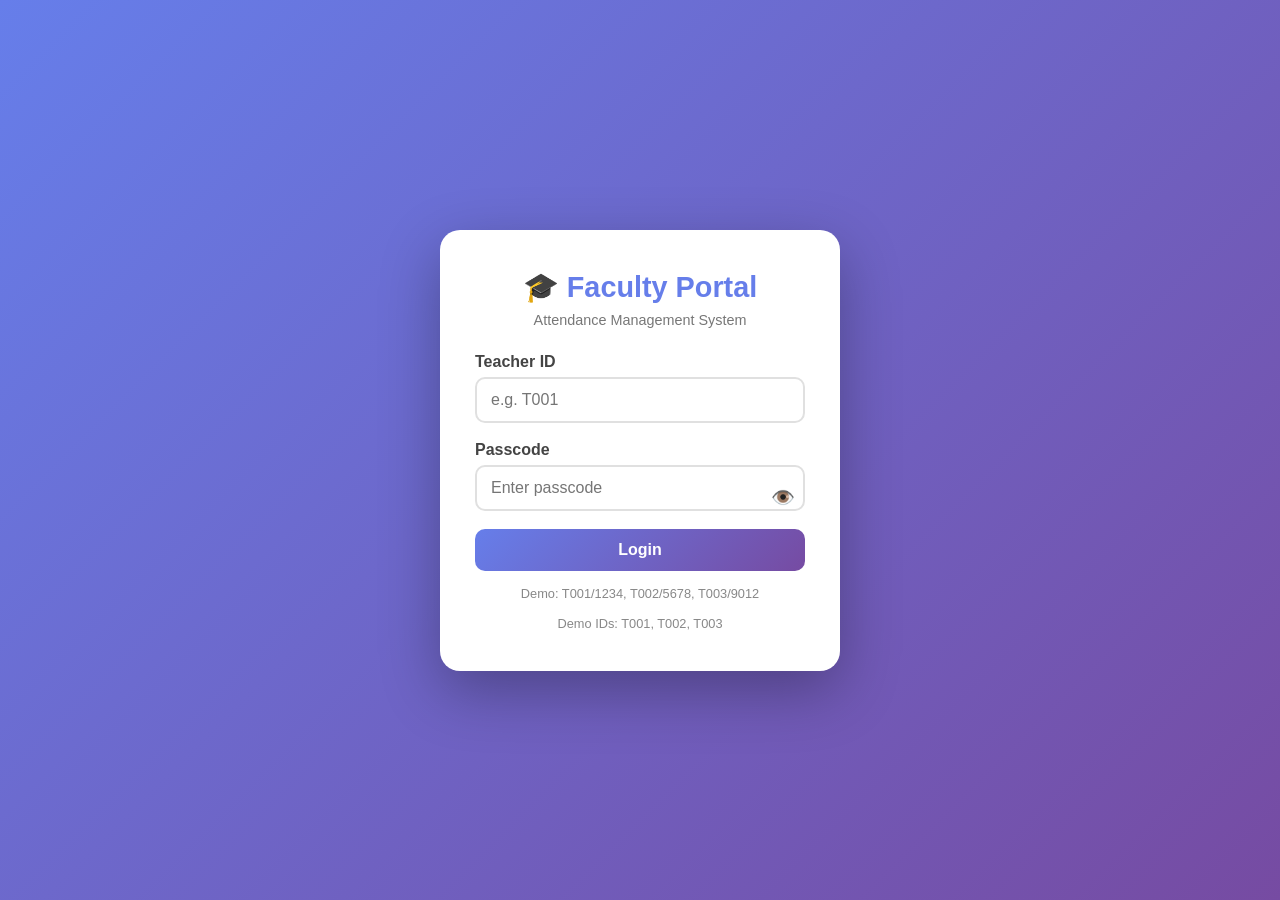
==== faculty-login.html @ 117953b9 "Update faculty-login.html" ====
<!DOCTYPE html>
<html lang="en">
<head>
<meta charset="UTF-8" />
<meta name="viewport" content="width=device-width, initial-scale=1.0"/>
<title>Faculty Attendance Management System</title>
<style>
  * { margin: 0; padding: 0; box-sizing: border-box; font-family: 'Segoe UI', Tahoma, sans-serif; }
  body {
    background: linear-gradient(135deg, #667eea 0%, #764ba2 100%);
    min-height: 100vh;
    color: #333;
  }
  /* ---------- LOGIN ---------- */
  .login-wrapper {
    min-height: 100vh;
    display: flex;
    align-items: center;
    justify-content: center;
    padding: 20px;
  }
  .login-card {
    background: #fff;
    padding: 40px 35px;
    border-radius: 20px;
    box-shadow: 0 20px 60px rgba(0,0,0,0.3);
    width: 100%;
    max-width: 400px;
    animation: slideUp 0.6s ease;
  }
  .login-card h1 {
    text-align: center;
    color: #667eea;
    margin-bottom: 8px;
    font-size: 1.8rem;
  }
  .login-card p.sub {
    text-align: center;
    color: #777;
    margin-bottom: 25px;
    font-size: 0.9rem;
  }
  .login-card label {
    display: block;
    margin-bottom: 6px;
    font-weight: 600;
    color: #444;
  }
  .login-card input {
    width: 100%;
    padding: 12px 14px;
    border: 2px solid #e0e0e0;
    border-radius: 10px;
    font-size: 1rem;
    transition: 0.3s;
    margin-bottom: 18px;
  }
  .login-card input:focus {
    outline: none;
    border-color: #667eea;
    box-shadow: 0 0 0 3px rgba(102,126,234,0.2);
  }
  .btn {
    width: 100%;
    padding: 12px;
    border: none;
    border-radius: 10px;
    background: linear-gradient(135deg, #667eea, #764ba2);
    color: #fff;
    font-size: 1rem;
    font-weight: 600;
    cursor: pointer;
    transition: 0.3s;
  }
  .btn:hover { transform: translateY(-2px); box-shadow: 0 8px 20px rgba(102,126,234,0.4); }
  .error { color: #e74c3c; text-align: center; margin-top: 10px; font-size: 0.9rem; }
  .hint {
    text-align: center;
    margin-top: 15px;
    font-size: 0.8rem;
    color: #888;
  }

  /* ---------- APP LAYOUT ---------- */
  .app { display: none; min-height: 100vh; }
  .app.active { display: flex; }
  .sidebar {
    width: 250px;
    background: linear-gradient(180deg, #2c3e50, #1a252f);
    color: #fff;
    padding: 20px 0;
    position: fixed;
    height: 100vh;
    overflow-y: auto;
    transition: 0.3s;
    z-index: 100;
  }
  .sidebar .logo {
    padding: 0 20px 20px;
    border-bottom: 1px solid rgba(255,255,255,0.1);
    margin-bottom: 20px;
  }
  .sidebar .logo h2 { font-size: 1.2rem; color: #fff; }
  .sidebar .logo small { color: #aaa; font-size: 0.75rem; }
  .sidebar nav a {
    display: flex;
    align-items: center;
    gap: 12px;
    padding: 14px 20px;
    color: #ddd;
    text-decoration: none;
    transition: 0.3s;
    border-left: 3px solid transparent;
    cursor: pointer;
  }
  .sidebar nav a:hover, .sidebar nav a.active {
    background: rgba(255,255,255,0.08);
    color: #fff;
    border-left-color: #667eea;
  }
  .sidebar nav a .icon { font-size: 1.1rem; }

  .main {
    margin-left: 250px;
    padding: 30px;
    flex: 1;
    min-height: 100vh;
    background: #f4f6fb;
  }
  .topbar {
    display: flex;
    justify-content: space-between;
    align-items: center;
    margin-bottom: 25px;
    background: #fff;
    padding: 15px 20px;
    border-radius: 12px;
    box-shadow: 0 2px 10px rgba(0,0,0,0.05);
  }
  .topbar h2 { color: #2c3e50; font-size: 1.3rem; }
  .menu-toggle {
    display: none;
    background: none;
    border: none;
    font-size: 1.5rem;
    cursor: pointer;
    color: #2c3e50;
  }

  /* ---------- PAGES ---------- */
  .page { display: none; animation: fadeIn 0.4s ease; }
  .page.active { display: block; }

  .card {
    background: #fff;
    padding: 25px;
    border-radius: 15px;
    box-shadow: 0 4px 15px rgba(0,0,0,0.05);
    margin-bottom: 20px;
    transition: 0.3s;
  }
  .card:hover { box-shadow: 0 8px 25px rgba(0,0,0,0.08); }
  .card h3 { color: #2c3e50; margin-bottom: 15px; }

  .info-grid {
    display: grid;
    grid-template-columns: repeat(auto-fit, minmax(200px, 1fr));
    gap: 15px;
    margin-bottom: 20px;
  }
  .info-box {
    background: linear-gradient(135deg, #667eea, #764ba2);
    color: #fff;
    padding: 20px;
    border-radius: 12px;
    text-align: center;
  }
  .info-box.alt1 { background: linear-gradient(135deg, #f093fb, #f5576c); }
  .info-box.alt2 { background: linear-gradient(135deg, #4facfe, #00f2fe); }
  .info-box.alt3 { background: linear-gradient(135deg, #43e97b, #38f9d7); }
  .info-box .label { font-size: 0.8rem; opacity: 0.9; text-transform: uppercase; letter-spacing: 1px; }
  .info-box .value { font-size: 1.3rem; font-weight: 700; margin-top: 5px; }

  /* ---------- TIMETABLE ---------- */
  table {
    width: 100%;
    border-collapse: collapse;
    margin-top: 10px;
  }
  th, td {
    padding: 12px;
    text-align: left;
    border-bottom: 1px solid #eee;
  }
  th { background: #f8f9fc; color: #555; font-weight: 600; }
  tr.current-row {
    background: linear-gradient(90deg, rgba(102,126,234,0.15), rgba(118,75,162,0.15));
    font-weight: 600;
  }
  tr.current-row td:first-child::before {
    content: "▶ ";
    color: #667eea;
  }

  .current-class-banner {
    background: linear-gradient(135deg, #667eea, #764ba2);
    color: #fff;
    padding: 20px;
    border-radius: 12px;
    margin-bottom: 20px;
    display: flex;
    justify-content: space-between;
    align-items: center;
    flex-wrap: wrap;
    gap: 15px;
  }
  .current-class-banner .info h3 { font-size: 1.4rem; margin-bottom: 5px; }
  .current-class-banner .info p { opacity: 0.9; }
  .btn-mark {
    padding: 12px 25px;
    background: #fff;
    color: #667eea;
    border: none;
    border-radius: 10px;
    font-weight: 700;
    cursor: pointer;
    transition: 0.3s;
  }
  .btn-mark:hover { transform: scale(1.05); }

  .no-class {
    text-align: center;
    padding: 40px;
    color: #777;
  }

  /* ---------- ATTENDANCE ---------- */
  .attendance-code {
    background: #fff3cd;
    border-left: 4px solid #ffc107;
    padding: 12px 15px;
    border-radius: 8px;
    margin-bottom: 15px;
    font-weight: 600;
  }
  .attendance-code span { color: #e67e22; font-size: 1.1rem; }

  .select-all-row {
    display: flex;
    gap: 15px;
    margin-bottom: 15px;
    align-items: center;
    padding: 10px;
    background: #f8f9fc;
    border-radius: 8px;
  }
  .select-all-row label { cursor: pointer; font-weight: 600; color: #555; }

  .attendance-table input[type="checkbox"] {
    width: 18px;
    height: 18px;
    cursor: pointer;
    accent-color: #667eea;
  }

  .btn-save {
    margin-top: 20px;
    background: linear-gradient(135deg, #43e97b, #38f9d7);
  }

  /* ---------- SEARCH ---------- */
  .search-bar {
    display: grid;
    grid-template-columns: repeat(auto-fit, minmax(180px, 1fr));
    gap: 12px;
    margin-bottom: 20px;
  }
  .search-bar input, .search-bar select {
    padding: 10px 12px;
    border: 2px solid #e0e0e0;
    border-radius: 8px;
    font-size: 0.95rem;
  }
  .search-bar input:focus, .search-bar select:focus {
    outline: none;
    border-color: #667eea;
  }

  .record-card {
    background: #fff;
    border-left: 4px solid #667eea;
    padding: 15px 20px;
    border-radius: 10px;
    margin-bottom: 12px;
    box-shadow: 0 2px 8px rgba(0,0,0,0.05);
    transition: 0.3s;
  }
  .record-card:hover { transform: translateX(5px); }
  .record-card h4 { color: #2c3e50; margin-bottom: 6px; }
  .record-card p { color: #666; font-size: 0.9rem; margin: 3px 0; }
  .badge {
    display: inline-block;
    padding: 3px 10px;
    border-radius: 20px;
    font-size: 0.75rem;
    font-weight: 600;
    margin-right: 5px;
  }
  .badge.present { background: #d4edda; color: #155724; }
  .badge.absent { background: #f8d7da; color: #721c24; }
  .badge.code { background: #fff3cd; color: #856404; }

  /* ---------- ANIMATIONS ---------- */
  @keyframes slideUp {
    from { opacity: 0; transform: translateY(30px); }
    to { opacity: 1; transform: translateY(0); }
  }
  @keyframes fadeIn {
    from { opacity: 0; }
    to { opacity: 1; }
  }

  /* ---------- RESPONSIVE ---------- */
  @media (max-width: 768px) {
    .sidebar {
      transform: translateX(-100%);
    }
    .sidebar.open { transform: translateX(0); }
    .main { margin-left: 0; padding: 15px; }
    .menu-toggle { display: block; }
    .topbar h2 { font-size: 1.1rem; }
  }

  .overlay {
    display: none;
    position: fixed;
    inset: 0;
    background: rgba(0,0,0,0.5);
    z-index: 99;
  }
  .overlay.active { display: block; }
</style>
</head>
<body>

<!-- ============ LOGIN ============ -->
<div id="loginPage" class="login-wrapper">
  <div class="login-card">
    <h1>🎓 Faculty Portal</h1>
    <p class="sub">Attendance Management System</p>
    <form id="loginForm">
  <label for="teacherId">Teacher ID</label>
  <input type="text" id="teacherId" placeholder="e.g. T001" required />
  
  <label for="passcode">Passcode</label>
<div style="position:relative;">
  <input type="password" id="passcode" placeholder="Enter passcode" required style="width:100%;padding-right:40px;" />
  <button type="button" id="togglePass" style="position:absolute;right:10px;top:50%;transform:translateY(-50%);background:none;border:none;cursor:pointer;font-size:1.2rem;">👁️</button>
</div>
  <button type="submit" class="btn">Login</button>
  <p id="loginError" class="error"></p>
</form>
<p class="hint">Demo: T001/1234, T002/5678, T003/9012</p>
    <p class="hint">Demo IDs: T001, T002, T003</p>
  </div>
</div>

<!-- ============ APP ============ -->
<div id="app" class="app">
  <div id="overlay" class="overlay"></div>

  <aside class="sidebar" id="sidebar">
    <div class="logo">
      <h2>📚 Faculty AMS</h2>
      <small>Attendance System</small>
    </div>
    <nav>
      <a data-page="dashboard" class="active"><span class="icon">🏠</span> Dashboard</a>
      <a data-page="classes"><span class="icon">📅</span> My Classes</a>
      <a data-page="mark"><span class="icon">✅</span> Mark Attendance</a>
      <a data-page="history"><span class="icon">📂</span> Attendance History</a>
      <a id="logoutBtn"><span class="icon">🚪</span> Logout</a>
    </nav>
  </aside>

  <main class="main">
    <div class="topbar">
      <button class="menu-toggle" id="menuToggle">☰</button>
      <h2 id="pageTitle">Dashboard</h2>
      <div id="topbarUser" style="font-size:0.9rem;color:#555;"></div>
    </div>

    <!-- DASHBOARD -->
    <section id="page-dashboard" class="page active">
      <div class="info-grid">
        <div class="info-box"><div class="label">Teacher Name</div><div class="value" id="dName">-</div></div>
        <div class="info-box alt1"><div class="label">Teacher ID</div><div class="value" id="dId">-</div></div>
        <div class="info-box alt2"><div class="label">Date</div><div class="value" id="dDate">-</div></div>
        <div class="info-box alt3"><div class="label">Time</div><div class="value" id="dTime">-</div></div>
      </div>

      <div class="card">
        <h3>📍 Current Class</h3>
        <div id="currentClassBox"></div>
      </div>

      <div class="card">
        <h3>📅 Today's Timetable</h3>
        <div style="overflow-x:auto;">
          <table id="timetable"></table>
        </div>
      </div>
    </section>

    <!-- MY CLASSES -->
    <section id="page-classes" class="page">
      <div class="card">
        <h3>📅 Full Weekly Timetable</h3>
        <div style="overflow-x:auto;">
          <table id="fullTimetable"></table>
        </div>
      </div>
    </section>

    <!-- MARK ATTENDANCE -->
    <section id="page-mark" class="page">
      <div class="card">
        <h3>✅ Mark Attendance</h3>
        <div id="markContent">
          <p style="color:#777;">Please select a class from the Dashboard or choose below:</p>
          <select id="classSelect" style="padding:10px;border-radius:8px;border:2px solid #e0e0e0;margin-top:10px;width:100%;max-width:400px;">
            <option value="">-- Select Class --</option>
          </select>
        </div>
      </div>
    </section>

    <!-- HISTORY -->
   <!-- HISTORY -->
    <!-- Add this inside the History page card, above the search bar -->
<button class="btn" style="width:auto;padding:10px 20px;background:#e74c3c;margin-bottom:15px;" onclick="debugRecords()">
  🔍 Debug: Show All Records
</button>
<section id="page-history" class="page">
  <div class="card">
    <h3>📂 Attendance History</h3>
    
    <!-- NEW: Management Buttons -->
    <div style="display:flex;gap:10px;margin-bottom:20px;flex-wrap:wrap;">
      <button class="btn" style="width:auto;padding:10px 20px;background:linear-gradient(135deg,#4facfe,#00f2fe);" onclick="exportToCSV()">📥 Export to CSV</button>
      <button class="btn" style="width:auto;padding:10px 20px;background:linear-gradient(135deg,#f093fb,#f5576c);" onclick="viewRawData()">🔍 View Raw Data</button>
      <button class="btn" style="width:auto;padding:10px 20px;background:linear-gradient(135deg,#eb3349,#f45c43);" onclick="clearAllRecords()">🗑️ Clear All Records</button>
    </div>
    
    <div class="search-bar">
      <input type="date" id="searchDate" />
      <select id="searchClass">
        <option value="">All Classes</option>
      </select>
      <select id="searchSubject">
        <option value="">All Subjects</option>
      </select>
    </div>
    <div id="historyList"></div>
  </div>
</section>
<script>
/* ============ DATA ============ */
const teachers = [
  { id: "T001", name: "DR.S.MALATHI",   department: "Computer Science", password: "T001" },
  { id: "T002", name: "DR.A.JOSHI", department: "Mathematics", password: "T002" },
  { id: "T003", name: "DR.T.KALAICHELVI",    department: "Physics",          password: "T003" },
  { id: "T004", name: "DR.K.JAYASHREE",    department: "Physics",          password: "T004" },
  { id: "T005", name: "DR.S.CHAKARAVARTHI",    department: "Physics",          password: "T005" },
  { id: "T006", name: "DR.W.GRACYTHERESA",    department: "Physics",          password: "T006" },
  { id: "T007", name: "DR.N.R.RAM MOHAN",    department: "Physics",          password: "T007" },
  { id: "T008", name: "DR.N.SIVAKUMAR",    department: "Physics",          password: "T008" },
  { id: "T009", name: "DR.C.GNANAPRAKASAM",    department: "Physics",          password: "T009" },
  { id: "T0010", name: "DR.C. BHARANIDHARAN",    department: "Physics",          password: "T0010" },
  { id: "T0011", name: "DR.M.SMAHARAJAN",    department: "Physics",          password: "T0011" },
  { id: "T0012", name: "DR.E.BHUVANESWARI",    department: "Physics",          password: "T0012" },
  { id: "T0013", name: "DR.T.VEERAMANI",    department: "Physics",          password: "T0013" },
  { id: "T0014", name: "DR.S.LEELAVATHY",    department: "Physics",          password: "T0014" },
  { id: "T0015", name: "MRS.S.VIMALA",    department: "Physics",          password: "T0015" },
  { id: "T0016", name: "DR.C.VIVEK",    department: "Physics",          password: "T0016" },
  { id: "T0017", name: "DR.T.SELVABANUPRIYA",    department: "Physics",          password: "T0017" },
  { id: "T0018", name: "DR.V.MAHAVAISHNAVI",    department: "Physics",          password: "T0018" },
  { id: "T0019", name: "DR.M.VIDHYASREE",    department: "Physics",          password: "T0019" },
  { id: "T0020", name: "DR.T.DR.DS.SHAJI",    department: "Physics",          password: "T0020" },
  { id: "T0021", name: "MR.M. SADHASIVAM",    department: "Physics",          password: "T0021" },
  { id: "T0022", name: "MRS.T.KAVITHA",    department: "Physics",          password: "T0022" },
  { id: "T0023", name: "DR.S.SRINIDHI",    department: "Physics",          password: "T0023" },
  { id: "T0024", name: "DR.V.RATHINAPRIYA",    department: "Physics",          password: "T0024" },
  { id: "T0025", name: "DR.S.RAVEENA",    department: "Physics",          password: "T0025" },
  { id: "T0026", name: "MRS.R.PRIYA",    department: "Physics",          password: "T0026" },
  { id: "T0027", name: "MRS.A.BABISHA",    department: "Physics",          password: "T0027" },
  {id: "T0028", name: "MRS.C M HILDA JERLIN",    department: "Physics",          password: "T0028" },
  { id: "T0029", name: "MRS.B.BALA ABIRAMI",    department: "Physics",          password: "T0029" },
  { id: "T0030", name: "MR.M.VETRISELVAN",    department: "Physics",          password: "T0030" },
  { id: "T0031", name: "MRS.R.VIDHYAMUTHULAKSHMI",    department: "Physics",          password: "T0031" },
  { id: "T0032", name: "MRS.V REKHA",    department: "Physics",          password: "T0032" },
  { id: "T0033", name: "MRS.S.SWATHI",    department: "Physics",          password: "T0033" },
  { id: "T0034", name: "MRS.J.ANITHA",    department: "Physics",          password: "T0034" },
  { id: "T0035", name: "MRS.C.GOMATHI",    department: "Physics",          password: "T0035" },
  { id: "T0036", name: "MR.P.KALIAPPAN",    department: "Physics",          password: "T00136" },
  { id: "T0037", name: "MRS.P.MISBA MARY BAI",    department: "Physics",          password: "T0037" },
  { id: "T0038", name: "DR.S.SRINIDHI",    department: "Physics",          password: "T00" },

];  

const timetable = [
  // Monday
  { day: "Monday",    time: "09:00-10:00", class: "CS-A", subject: "Data Structures",  teacherId: "T002" },
  { day: "Monday",    time: "10:00-11:00", class: "CS-B", subject: "Algorithms",       teacherId: "T001" },
  { day: "Monday",    time: "11:30-12:30", class: "CS-A", subject: "DBMS",             teacherId: "T001" },
  { day: "Monday",    time: "14:00-15:00", class: "CS-B", subject: "OS",               teacherId: "T001" },
  // Tuesday
  { day: "Tuesday",   time: "09:00-10:00", class: "CS-B", subject: "Data Structures",  teacherId: "T001" },
  { day: "Tuesday",   time: "10:00-11:00", class: "CS-A", subject: "Algorithms",       teacherId: "T001" },
  { day: "Tuesday",   time: "11:30-12:30", class: "CS-C", subject: "DBMS",             teacherId: "T001" },
  { day: "Tuesday",   time: "14:00-15:00", class: "CS-B", subject: "OS",               teacherId: "T001" },
  // Wednesday
  { day: "Wednesday", time: "09:00-10:00", class: "CS-A", subject: "Data Structures",  teacherId: "T001" },
  { day: "Wednesday", time: "10:00-11:00", class: "CS-C", subject: "Algorithms",       teacherId: "T001" },
  // Thursday
  { day: "Thursday",  time: "09:00-10:00", class: "CS-B", subject: "DBMS",             teacherId: "T001" },
  { day: "Thursday",  time: "10:00-11:00", class: "CS-A", subject: "OS",               teacherId: "T001" },
  { day: "Thursday",  time: "11:30-12:30", class: "CS-C", subject: "Data Structures",  teacherId: "T001" },
  // Friday
  { day: "Friday",    time: "09:00-10:00", class: "CS-A", subject: "Algorithms",       teacherId: "T001" },
  { day: "Friday",    time: "10:00-11:00", class: "CS-B", subject: "DBMS",             teacherId: "T001" },
  { day: "Friday",    time: "11:30-12:30", class: "CS-C", subject: "OS",               teacherId: "T001" },
  // Saturday
  { day: "Saturday",  time: "09:00-10:00", class: "CS-A", subject: "DBMS",             teacherId: "T001" },
  { day: "Saturday",  time: "10:00-11:00", class: "CS-B", subject: "Algorithms",       teacherId: "T001" },
];

const students = {
  "IV-A": [
    { roll: "2114242430022", name: "AKSHAYA G" },
    { roll: "2114242430045", name: "BENCY SANDRA M" },
    { roll: "2114242430086", name: "DHONA NANCY A" },
    { roll: "2114242430156", name: "HONEY BRITTNEY I" },
    { roll: "2114242430176", name: "JEEVAJOTHI K" },
    { roll: "2114242430190", name: "KANISHKA V" },
    { roll: "2114242430219", name: "KRITHIKA S" },
    { roll: "2114242430259", name: "MERCY.M" }
    { roll: "2114242430287", name: "S.NABEEHA" },
    { roll: "2114242430326", name: "PRAKIMA M" },
    { roll: "2114242430358", name: "RENITTA J" },
    { roll: "2114242430382", name: "SANJANA C" },
    { roll: "2114242430436", name: "SWASTHIKA S" },
    { roll: "2114242430449", name: "THAMIZHSELVI A S" },
    { roll: "2114242430484", name: "VISHALI A" }
    { roll: "2114242430504", name: "YUVATHI V" },
    { roll: "2114242430001", name: "Qasim Khan" },
    { roll: "2114242430018", name: "AJITH KUMAR P" },
    { roll: "2114242430037", name: "ARUN NAGARAJ G" },
    { roll: "2114242430052", name: "CHARISH C" },
    { roll: "2114242430062", name: "DEEPAN M" },
    { roll: "2114242430083", name: "DHAYANITHI J" },
    { roll: "2114242430108", name: "GAUTHAMKUMAR U" },
    { roll: "2114242430129", name: "HARI PREETH S K" },
    { roll: "2114242430148", name: "HARSITH J" },
    { roll: "2114242430183", name: "JOE PRINCE A" },
    { roll: "2114242430294", name: "NAVEENKUMAR S" },
    { roll: "2114242430154", name: "HEMANTHRAJAN T K" },
    { roll: "2114242430135", name: "HARIKIRAN A" },
    { roll: "2114242430123", name: "HAARISH RAGAVENDER " },
    { roll: "2114242430099", name: "ESAKKI SURYA E" },
    { roll: "2114242430070", name: "DHANUSH M" },
    { roll: "2114242430378", name: "SAMUEL A" },
    { roll: "2114242430346", name: "RAJANBALAJI R" },
    { roll: "2114242430417", name: "SOMINENI SAI KRISHNA" },
    { roll: "2114242430414", name: "SIVAMURUGAN P" },
    { roll: "2114242430444", name: "TARUN PADMANABHAN" },
    { roll: "2114242430483", name: "VISHAL M" },
    { roll: "A01", name: "Aarav Singh" },
  ]
 };

/* ============ STATE ============ */
let currentUser = null;
let currentAttendance = null; // { class, subject, time, code }

/* ============ HELPERS ============ */
const $ = id => document.getElementById(id);
const days = ["Sunday","Monday","Tuesday","Wednesday","Thursday","Friday","Saturday"];

function formatDate(d) {
  return d.toLocaleDateString('en-US', { weekday:'long', year:'numeric', month:'short', day:'numeric' });
}
function formatTime(d) {
  return d.toLocaleTimeString('en-US', { hour:'2-digit', minute:'2-digit', second:'2-digit' });
}
function hhmm(d) {
  return d.toTimeString().slice(0,5);
}
function timeToMin(t) {
  const [h,m] = t.split(':').map(Number);
  return h*60 + m;
}
function generateCode() {
  return "ATT-" + Math.floor(1000 + Math.random()*9000);
}

/* ============ LOGIN ============ */
$("loginForm").addEventListener("submit", e => {
  e.preventDefault();
  const id = $("teacherId").value.trim().toUpperCase();
  const pass = $("passcode").value;
  
  const teacher = teachers.find(t => t.id === id);
  
  if (!teacher) {
    $("loginError").textContent = "❌ Invalid Teacher ID.";
    return;
  }
  if (teacher.password !== pass) {
    $("loginError").textContent = "❌ Incorrect passcode.";
    return;
  }
  
  currentUser = teacher;
  $("loginPage").style.display = "none";
  $("app").classList.add("active");
  $("topbarUser").textContent = `👤 ${teacher.name}`;
  initDashboard();
});
$("logoutBtn").addEventListener("click", () => {
  currentUser = null;
  $("app").classList.remove("active");
  $("loginPage").style.display = "flex";
  $("teacherId").value = "";
  $("passcode").value = "";       // ← Add this line
  $("loginError").textContent = "";
});

/* ============ NAVIGATION ============ */
document.querySelectorAll(".sidebar nav a[data-page]").forEach(a => {
  a.addEventListener("click", () => {
    document.querySelectorAll(".sidebar nav a").forEach(x => x.classList.remove("active"));
    a.classList.add("active");
    const page = a.dataset.page;
    document.querySelectorAll(".page").forEach(p => p.classList.remove("active"));
    $("page-" + page).classList.add("active");
    $("pageTitle").textContent = a.textContent.trim();
    if (page === "history") renderHistory();
    if (page === "classes") renderFullTimetable();
    if (page === "mark") populateClassSelect();
    closeSidebar();
  });
});

/* ============ SIDEBAR MOBILE ============ */
$("menuToggle").addEventListener("click", () => {
  $("sidebar").classList.toggle("open");
  $("overlay").classList.toggle("active");
});
$("overlay").addEventListener("click", closeSidebar);
function closeSidebar() {
  $("sidebar").classList.remove("open");
  $("overlay").classList.remove("active");
}

/* ============ DASHBOARD ============ */
function initDashboard() {
  $("dName").textContent = currentUser.name;
  $("dId").textContent = currentUser.id;
  updateClock();
  setInterval(updateClock, 1000);
  renderTimetable();
}

function updateClock() {
  const now = new Date();
  $("dDate").textContent = formatDate(now);
  $("dTime").textContent = formatTime(now);
  renderCurrentClass();
}

function getTodayClasses() {
  const today = days[new Date().getDay()];
  return timetable
    .filter(t => t.day === today && t.teacherId === currentUser.id)
    .sort((a,b) => timeToMin(a.time.split('-')[0]) - timeToMin(b.time.split('-')[0]));
}

function getCurrentClass() {
  const now = new Date();
  const nowMin = timeToMin(hhmm(now));
  const today = days[now.getDay()];
  return timetable.find(t => {
    if (t.day !== today || t.teacherId !== currentUser.id) return false;
    const [start, end] = t.time.split('-');
    return nowMin >= timeToMin(start) && nowMin < timeToMin(end);
  });
}

function renderTimetable() {
  const classes = getTodayClasses();
  const current = getCurrentClass();
  const tbl = $("timetable");
  if (classes.length === 0) {
    tbl.innerHTML = `<tr><td style="text-align:center;color:#999;padding:30px;">No classes scheduled today 🎉</td></tr>`;
    return;
  }
  let html = `<thead><tr><th>Time</th><th>Class</th><th>Subject</th></tr></thead><tbody>`;
  classes.forEach(c => {
    const isCurrent = current && c.time === current.time && c.class === current.class;
    html += `<tr class="${isCurrent ? 'current-row' : ''}">
      <td>${c.time}</td><td>${c.class}</td><td>${c.subject}</td></tr>`;
  });
  html += `</tbody>`;
  tbl.innerHTML = html;
}

function renderCurrentClass() {
  const c = getCurrentClass();
  const box = $("currentClassBox");
  if (!c) {
    box.innerHTML = `<div class="no-class">📭 No class is currently in session.<br><small>Check your timetable for upcoming classes.</small></div>`;
    return;
  }
  box.innerHTML = `
    <div class="current-class-banner">
      <div class="info">
        <h3>${c.class} — ${c.subject}</h3>
        <p>🕒 ${c.time} | 📅 ${c.day}</p>
      </div>
      <button class="btn-mark" onclick="startAttendance('${c.class}','${c.subject}','${c.time}')">✅ Mark Attendance</button>
    </div>`;
}

/* ============ FULL TIMETABLE ============ */
function renderFullTimetable() {
  const tbl = $("fullTimetable");
  const myClasses = timetable.filter(t => t.teacherId === currentUser.id);
  let html = `<thead><tr><th>Day</th><th>Time</th><th>Class</th><th>Subject</th></tr></thead><tbody>`;
  days.slice(1).forEach(day => {
    const dayClasses = myClasses.filter(t => t.day === day);
    if (dayClasses.length === 0) return;
    dayClasses.forEach((c,i) => {
      html += `<tr>${i===0?`<td rowspan="${dayClasses.length}" style="font-weight:600;vertical-align:top;">${day}</td>`:''}
        <td>${c.time}</td><td>${c.class}</td><td>${c.subject}</td></tr>`;
    });
  });
  html += `</tbody>`;
  tbl.innerHTML = html;
}

/* ============ MARK ATTENDANCE ============ */
function populateClassSelect() {
  const sel = $("classSelect");
  const classes = getTodayClasses();
  sel.innerHTML = `<option value="">-- Select Class --</option>`;
  classes.forEach(c => {
    sel.innerHTML += `<option value="${c.class}|${c.subject}|${c.time}">${c.time} • ${c.class} • ${c.subject}</option>`;
  });
  sel.onchange = () => {
    if (!sel.value) return;
    const [cls, sub, tm] = sel.value.split('|');
    startAttendance(cls, sub, tm);
  };
}

function startAttendance(cls, subject, time) {
  currentAttendance = { class: cls, subject, time, code: generateCode() };
  const list = students[cls] || [];
  const box = $("markContent");
  let html = `
    <div class="attendance-code">🔑 Attendance Code: <span>${currentAttendance.code}</span></div>
    <p style="margin-bottom:10px;"><strong>Class:</strong> ${cls} &nbsp;|&nbsp; <strong>Subject:</strong> ${subject} &nbsp;|&nbsp; <strong>Time:</strong> ${time}</p>
    <div class="select-all-row">
      <label><input type="checkbox" id="selectAllPresent" onchange="toggleAllPresent()"> Select All Present</label>
      <label><input type="checkbox" id="selectAllAbsent" onchange="toggleAllAbsent()"> Select All Absent</label>
    </div>
    <div style="overflow-x:auto;">
    <table class="attendance-table">
      <thead><tr><th>Roll No</th><th>Student Name</th><th>Present</th><th>Absent</th></tr></thead>
      <tbody>`;
  list.forEach(s => {
    html += `<tr>
      <td>${s.roll}</td>
      <td>${s.name}</td>
      <td><input type="checkbox" class="present" data-roll="${s.roll}" onchange="syncRow(this,'present')"></td>
      <td><input type="checkbox" class="absent"  data-roll="${s.roll}" onchange="syncRow(this,'absent')"></td>
    </tr>`;
  });
  html += `</tbody></table></div>
    <button class="btn btn-save" onclick="saveAttendance()">💾 Save Attendance</button>`;
  box.innerHTML = html;

  // switch to mark page
  document.querySelectorAll(".sidebar nav a").forEach(x => x.classList.remove("active"));
  document.querySelector('[data-page="mark"]').classList.add("active");
  document.querySelectorAll(".page").forEach(p => p.classList.remove("active"));
  $("page-mark").classList.add("active");
  $("pageTitle").textContent = "Mark Attendance";
}

function syncRow(cb, type) {
  const roll = cb.dataset.roll;
  const other = type === "present" ? "absent" : "present";
  const otherCb = document.querySelector(`.${other}[data-roll="${roll}"]`);
  if (cb.checked && otherCb) otherCb.checked = false;
}
function toggleAllPresent() {
  const all = $("selectAllPresent").checked;
  document.querySelectorAll(".present").forEach(c => c.checked = all);
  if (all) document.querySelectorAll(".absent").forEach(c => c.checked = false);
  $("selectAllAbsent").checked = false;
}
function toggleAllAbsent() {
  const all = $("selectAllAbsent").checked;
  document.querySelectorAll(".absent").forEach(c => c.checked = all);
  if (all) document.querySelectorAll(".present").forEach(c => c.checked = false);
  $("selectAllPresent").checked = false;
}

function saveAttendance() {
  if (!currentAttendance) return;
  const present = [...document.querySelectorAll(".present:checked")].map(c => c.dataset.roll);
  const absent  = [...document.querySelectorAll(".absent:checked")].map(c => c.dataset.roll);
  const record = {
    id: Date.now(),
    teacherId: currentUser.id,
    teacherName: currentUser.name,
    class: currentAttendance.class,
    subject: currentAttendance.subject,
    time: currentAttendance.time,
    code: currentAttendance.code,
    date: new Date().toISOString().slice(0,10),
    dateStr: formatDate(new Date()),
    present, absent,
    totalStudents: students[currentAttendance.class].length
  };
  const all = JSON.parse(localStorage.getItem("attendance") || "[]");
  all.push(record);
  localStorage.setItem("attendance", JSON.stringify(all));
  alert(`✅ Attendance saved!\nCode: ${record.code}\nPresent: ${present.length}/${record.totalStudents}`);
  currentAttendance = null;
  $("markContent").innerHTML = `<p style="color:#27ae60;font-weight:600;">✅ Attendance saved successfully.</p>`;
}

/* ============ HISTORY ============ */
function populateSearchFilters() {
  const all = JSON.parse(localStorage.getItem("attendance") || "[]");
  const classes = [...new Set(all.map(r => r.class))];
  const subjects = [...new Set(all.map(r => r.subject))];
  const clsSel = $("searchClass"), subSel = $("searchSubject");
  clsSel.innerHTML = `<option value="">All Classes</option>` + classes.map(c => `<option>${c}</option>`).join('');
  subSel.innerHTML = `<option value="">All Subjects</option>` + subjects.map(s => `<option>${s}</option>`).join('');
}

function renderHistory() {
  populateSearchFilters();
  const all = JSON.parse(localStorage.getItem("attendance") || "[]")
    .filter(r => r.teacherId === currentUser.id)
    .sort((a,b) => b.id - a.id);
  const date = $("searchDate").value;
  const cls  = $("searchClass").value;
  const sub  = $("searchSubject").value;
  const filtered = all.filter(r =>
    (!date || r.date === date) &&
    (!cls  || r.class === cls) &&
    (!sub  || r.subject === sub)
  );
  const box = $("historyList");
  if (filtered.length === 0) {
    box.innerHTML = `<p style="text-align:center;color:#999;padding:30px;">No records found 📭</p>`;
    return;
  }
  box.innerHTML = filtered.map(r => `
    <div class="record-card">
      <h4>${r.class} — ${r.subject}</h4>
      <p>📅 ${r.dateStr} &nbsp;|&nbsp; 🕒 ${r.time}</p>
      <p><span class="badge code">${r.code}</span>
         <span class="badge present">Present: ${r.present.length}</span>
         <span class="badge absent">Absent: ${r.absent.length}</span>
         <span class="badge" style="background:#e2e3e5;color:#383d41;">Total: ${r.totalStudents}</span></p>
    </div>`).join('');
}

["searchDate","searchClass","searchSubject"].forEach(id => {
  $(id).addEventListener("change", renderHistory);
});
$("togglePass").addEventListener("click", () => {
  const input = $("passcode");
  if (input.type === "password") {
    input.type = "text";
    $("togglePass").textContent = "🙈";
  } else {
    input.type = "password";
    $("togglePass").textContent = "🙈";
  }
});
/* ============ LOCAL STORAGE MANAGEMENT ============ */

// 1. EXPORT TO CSV (Download as Excel file)
function exportToCSV() {
  const all = JSON.parse(localStorage.getItem("attendance") || "[]")
    .filter(r => r.teacherId === currentUser.id);
  
  if (all.length === 0) {
    alert("⚠️ No records to export!");
    return;
  }
  
  // Build CSV content
  let csv = "Date,Time,Class,Subject,Attendance Code,Total Students,Present,Absent,Student Roll Numbers (Present),Student Roll Numbers (Absent)\n";
  
  all.forEach(r => {
    csv += `"${r.dateStr}","${r.time}","${r.class}","${r.subject}","${r.code}",${r.totalStudents},${r.present.length},${r.absent.length},"${r.present.join('; ')}","${r.absent.join('; ')}"\n`;
  });
  
  // Create download link
  const blob = new Blob([csv], { type: 'text/csv;charset=utf-8;' });
  const link = document.createElement("a");
  const url = URL.createObjectURL(blob);
  link.setAttribute("href", url);
  link.setAttribute("download", `Attendance_${currentUser.id}_${new Date().toISOString().slice(0,10)}.csv`);
  link.style.visibility = 'hidden';
  document.body.appendChild(link);
  link.click();
  document.body.removeChild(link);
  
  alert(`✅ Exported ${all.length} records to CSV!`);
}

// 2. VIEW RAW DATA (Show in a popup)
function viewRawData() {
  const all = JSON.parse(localStorage.getItem("attendance") || "[]")
    .filter(r => r.teacherId === currentUser.id);
  
  if (all.length === 0) {
    alert("📭 No records stored yet!");
    return;
  }
  
  // Create a modal to display the data
  const modal = document.createElement("div");
  modal.style.cssText = "position:fixed;top:0;left:0;width:100%;height:100%;background:rgba(0,0,0,0.7);z-index:9999;display:flex;align-items:center;justify-content:center;padding:20px;";
  
  modal.innerHTML = `
    <div style="background:#fff;border-radius:15px;padding:25px;max-width:90%;max-height:80vh;overflow:auto;width:800px;">
      <div style="display:flex;justify-content:space-between;align-items:center;margin-bottom:15px;">
        <h3 style="color:#2c3e50;">🔍 Raw LocalStorage Data</h3>
        <button onclick="this.closest('div').parentElement.remove()" style="background:#e74c3c;color:#fff;border:none;border-radius:50%;width:30px;height:30px;cursor:pointer;font-size:1.2rem;">✕</button>
      </div>
      <p style="margin-bottom:10px;color:#666;"><strong>Total Records:</strong> ${all.length}</p>
      <p style="margin-bottom:10px;color:#666;"><strong>Storage Used:</strong> ${(JSON.stringify(all).length / 1024).toFixed(2)} KB</p>
      <pre style="background:#f4f6fb;padding:15px;border-radius:8px;overflow:auto;max-height:50vh;font-size:0.85rem;">${JSON.stringify(all, null, 2)}</pre>
    </div>
  `;
  
  document.body.appendChild(modal);
}

// 3. CLEAR ALL RECORDS
function clearAllRecords() {
  const all = JSON.parse(localStorage.getItem("attendance") || "[]")
    .filter(r => r.teacherId === currentUser.id);
  
  if (all.length === 0) {
    alert("📭 No records to clear!");
    return;
  }
  
  if (!confirm(`⚠️ Are you sure you want to delete ALL ${all.length} attendance records?\n\nThis action CANNOT be undone!`)) {
    return;
  }
  
  // Keep records from other teachers, only delete current teacher's records
  const others = JSON.parse(localStorage.getItem("attendance") || "[]")
    .filter(r => r.teacherId !== currentUser.id);
  
  localStorage.setItem("attendance", JSON.stringify(others));
  alert(`✅ Successfully deleted ${all.length} records!`);
  renderHistory();
}

// 4. BONUS: Get storage statistics
function getStorageStats() {
  const all = JSON.parse(localStorage.getItem("attendance") || "[]");
  const myRecords = all.filter(r => r.teacherId === currentUser.id);
  
  return {
    totalRecords: all.length,
    myRecords: myRecords.length,
    storageUsedKB: (JSON.stringify(all).length / 1024).toFixed(2),
    maxStorageKB: 5120 // ~5MB limit for most browsers
  };
}
// View all attendance records
console.log(JSON.parse(localStorage.getItem("attendance")));

// Count total records
console.log(JSON.parse(localStorage.getItem("attendance") || "[]").length);

// Clear EVERYTHING (all teachers)
localStorage.clear();

// Remove just the attendance key
localStorage.removeItem("attendance");

// Check storage size
console.log((JSON.stringify(localStorage).length / 1024).toFixed(2) + " KB used");
function debugRecords() {
  const all = JSON.parse(localStorage.getItem("attendance") || "[]");
  
  let msg = `📊 LOCALSTORAGE DEBUG REPORT\n`;
  msg += `━━━━━━━━━━━━━━━━━━━━━━\n`;
  msg += `Total Records: ${all.length}\n`;
  msg += `Current User: ${currentUser.id} (${currentUser.name})\n`;
  msg += `My Records: ${all.filter(r => r.teacherId === currentUser.id).length}\n\n`;
  
  if (all.length === 0) {
    msg += `⚠️ NO RECORDS FOUND!\n`;
    msg += `→ You need to mark attendance first.\n`;
    msg += `→ Go to Dashboard → Mark Attendance → Save`;
  } else {
    msg += `📋 ALL RECORDS:\n`;
    all.forEach((r, i) => {
      msg += `\n[${i+1}] ${r.date} | ${r.time} | ${r.class} | ${r.subject}\n`;
      msg += `    Teacher: ${r.teacherId} | Code: ${r.code}\n`;
      msg += `    Present: ${r.present.length} | Absent: ${r.absent.length}`;
    });
  }
  
  alert(msg);
}

</script>
</body>
</html>
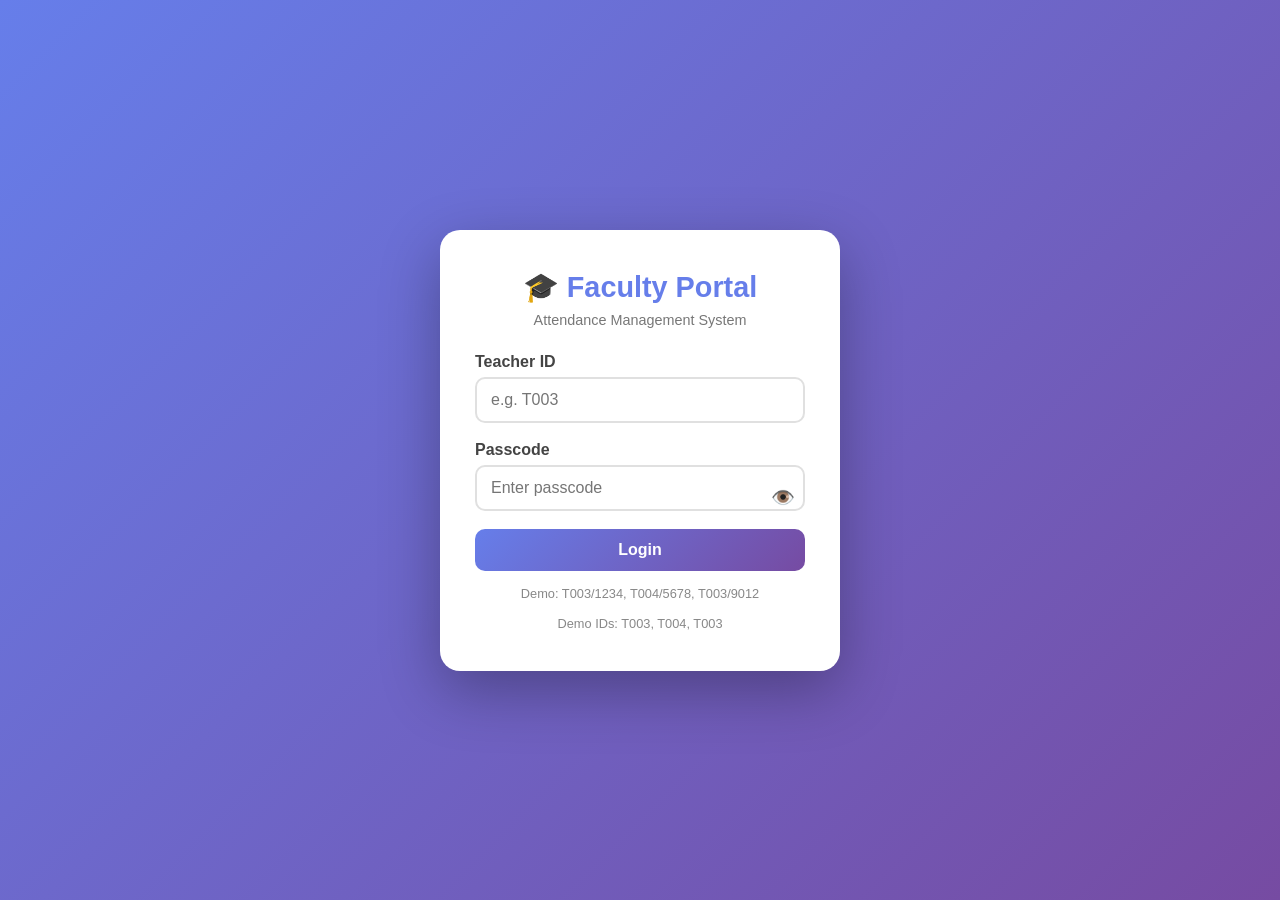
==== commit 394fa760: "Add files via upload" ====
--- a/faculty-login.html
+++ b/faculty-login.html
@@ -11,6 +11,7 @@
     min-height: 100vh;
     color: #333;
   }
+
   /* ---------- LOGIN ---------- */
   .login-wrapper {
     min-height: 100vh;
@@ -350,7 +351,7 @@
     <p class="sub">Attendance Management System</p>
     <form id="loginForm">
   <label for="teacherId">Teacher ID</label>
-  <input type="text" id="teacherId" placeholder="e.g. T001" required />
+  <input type="text" id="teacherId" placeholder="e.g. T003" required />
   
   <label for="passcode">Passcode</label>
 <div style="position:relative;">
@@ -360,8 +361,8 @@
   <button type="submit" class="btn">Login</button>
   <p id="loginError" class="error"></p>
 </form>
-<p class="hint">Demo: T001/1234, T002/5678, T003/9012</p>
-    <p class="hint">Demo IDs: T001, T002, T003</p>
+<p class="hint">Demo: T003/1234, T004/5678, T003/9012</p>
+    <p class="hint">Demo IDs: T003, T004, T003</p>
   </div>
 </div>
 
@@ -448,7 +449,6 @@
     <!-- NEW: Management Buttons -->
     <div style="display:flex;gap:10px;margin-bottom:20px;flex-wrap:wrap;">
       <button class="btn" style="width:auto;padding:10px 20px;background:linear-gradient(135deg,#4facfe,#00f2fe);" onclick="exportToCSV()">📥 Export to CSV</button>
-      <button class="btn" style="width:auto;padding:10px 20px;background:linear-gradient(135deg,#f093fb,#f5576c);" onclick="viewRawData()">🔍 View Raw Data</button>
       <button class="btn" style="width:auto;padding:10px 20px;background:linear-gradient(135deg,#eb3349,#f45c43);" onclick="clearAllRecords()">🗑️ Clear All Records</button>
     </div>
     
@@ -468,116 +468,718 @@
 /* ============ DATA ============ */
 const teachers = [
   { id: "T001", name: "DR.S.MALATHI",   department: "Computer Science", password: "T001" },
-  { id: "T002", name: "DR.A.JOSHI", department: "Mathematics", password: "T002" },
-  { id: "T003", name: "DR.T.KALAICHELVI",    department: "Physics",          password: "T003" },
-  { id: "T004", name: "DR.K.JAYASHREE",    department: "Physics",          password: "T004" },
-  { id: "T005", name: "DR.S.CHAKARAVARTHI",    department: "Physics",          password: "T005" },
-  { id: "T006", name: "DR.W.GRACYTHERESA",    department: "Physics",          password: "T006" },
-  { id: "T007", name: "DR.N.R.RAM MOHAN",    department: "Physics",          password: "T007" },
-  { id: "T008", name: "DR.N.SIVAKUMAR",    department: "Physics",          password: "T008" },
-  { id: "T009", name: "DR.C.GNANAPRAKASAM",    department: "Physics",          password: "T009" },
-  { id: "T0010", name: "DR.C. BHARANIDHARAN",    department: "Physics",          password: "T0010" },
-  { id: "T0011", name: "DR.M.SMAHARAJAN",    department: "Physics",          password: "T0011" },
-  { id: "T0012", name: "DR.E.BHUVANESWARI",    department: "Physics",          password: "T0012" },
-  { id: "T0013", name: "DR.T.VEERAMANI",    department: "Physics",          password: "T0013" },
-  { id: "T0014", name: "DR.S.LEELAVATHY",    department: "Physics",          password: "T0014" },
-  { id: "T0015", name: "MRS.S.VIMALA",    department: "Physics",          password: "T0015" },
-  { id: "T0016", name: "DR.C.VIVEK",    department: "Physics",          password: "T0016" },
-  { id: "T0017", name: "DR.T.SELVABANUPRIYA",    department: "Physics",          password: "T0017" },
-  { id: "T0018", name: "DR.V.MAHAVAISHNAVI",    department: "Physics",          password: "T0018" },
-  { id: "T0019", name: "DR.M.VIDHYASREE",    department: "Physics",          password: "T0019" },
-  { id: "T0020", name: "DR.T.DR.DS.SHAJI",    department: "Physics",          password: "T0020" },
-  { id: "T0021", name: "MR.M. SADHASIVAM",    department: "Physics",          password: "T0021" },
-  { id: "T0022", name: "MRS.T.KAVITHA",    department: "Physics",          password: "T0022" },
-  { id: "T0023", name: "DR.S.SRINIDHI",    department: "Physics",          password: "T0023" },
-  { id: "T0024", name: "DR.V.RATHINAPRIYA",    department: "Physics",          password: "T0024" },
-  { id: "T0025", name: "DR.S.RAVEENA",    department: "Physics",          password: "T0025" },
-  { id: "T0026", name: "MRS.R.PRIYA",    department: "Physics",          password: "T0026" },
-  { id: "T0027", name: "MRS.A.BABISHA",    department: "Physics",          password: "T0027" },
-  {id: "T0028", name: "MRS.C M HILDA JERLIN",    department: "Physics",          password: "T0028" },
-  { id: "T0029", name: "MRS.B.BALA ABIRAMI",    department: "Physics",          password: "T0029" },
-  { id: "T0030", name: "MR.M.VETRISELVAN",    department: "Physics",          password: "T0030" },
-  { id: "T0031", name: "MRS.R.VIDHYAMUTHULAKSHMI",    department: "Physics",          password: "T0031" },
-  { id: "T0032", name: "MRS.V REKHA",    department: "Physics",          password: "T0032" },
-  { id: "T0033", name: "MRS.S.SWATHI",    department: "Physics",          password: "T0033" },
-  { id: "T0034", name: "MRS.J.ANITHA",    department: "Physics",          password: "T0034" },
-  { id: "T0035", name: "MRS.C.GOMATHI",    department: "Physics",          password: "T0035" },
-  { id: "T0036", name: "MR.P.KALIAPPAN",    department: "Physics",          password: "T00136" },
-  { id: "T0037", name: "MRS.P.MISBA MARY BAI",    department: "Physics",          password: "T0037" },
-  { id: "T0038", name: "DR.S.SRINIDHI",    department: "Physics",          password: "T00" },
+  { id: "T003", name: "MRS.M.MEGALA",    department: "Physics",          password: "T003" },
+{ id: "T004", name: "DR.SURESH",    department: "Physics",          password: "T004" },
+{ id: "T005", name: "DR.M.VIDHYASHREE",    department: "Physics",          password: "T005" },
+{ id: "T006", name: "MRS.VASANTHI",    department: "Physics",          password: "T006" },
+{ id: "T007", name: "DR.MS.MAHARAJAN",    department: "Physics",          password: "T007" },
+{ id: "T008", name: "MR.SUGANYA",    department: "Physics",          password: "T008" },
+{ id: "T009", name: "DR.C.GNANAPRAKASAM",    department: "Physics",          password: "T009" },
+{ id: "T0010", name: "MR.SANKARAN",    department: "Physics",          password: "T0010" },
+{ id: "T0011", name: "MR.RAMMOHAN",    department: "Physics",          password: "T0011" },
 
 ];  
+
+
 
 const timetable = [
   // Monday
-  { day: "Monday",    time: "09:00-10:00", class: "CS-A", subject: "Data Structures",  teacherId: "T002" },
-  { day: "Monday",    time: "10:00-11:00", class: "CS-B", subject: "Algorithms",       teacherId: "T001" },
-  { day: "Monday",    time: "11:30-12:30", class: "CS-A", subject: "DBMS",             teacherId: "T001" },
-  { day: "Monday",    time: "14:00-15:00", class: "CS-B", subject: "OS",               teacherId: "T001" },
+  { day: "Monday",    time: "08:50-09:40", class: "CS-E", subject: "ETHICS",  teacherId: "T001" },
+  { day: "Monday",    time: "09:40-10:30", class: "CS-E", subject: "ETHICS",  teacherId: "T001" },
+  { day: "Monday", time: "08:50-09:40", class: "CS-C", subject: "DATA COMMUNICATION AND NETWORK SECURITY", teacherId: "T003" },
+  { day: "Monday", time: "01:15-01:55", class: "CS-A", subject: "DATA COMMUNICATION AND NETWORK SECURITY", teacherId: "T003" },
+  { day: "Monday", time: "02:35-03:15", class: "CS-A", subject: "LIBRARY", teacherId: "T003" },
+  { day: "Monday", time: "09:40-10:30", class: "CS-C", subject: "QUANTUM COMPUTING", teacherId: "T004" },
+  { day: "Monday", time: "01:55-02:35", class: "CS-A", subject: "QUANTUM COMPUTING", teacherId: "T004" },
+  { day: "Monday", time: "02:35-03:15", class: "CS-C", subject: "QUANTUM COMPUTING", teacherId: "T004" },
+  { day: "Monday", time: "08:50-09:40", class: "CS-A", subject: "DATA EXPLORATION AND VISUALIZATION", teacherId: "T0011" },
+  { day: "Monday", time: "08:00-08:50", class: "CS-A", subject: "DATA ANALYTICS", teacherId: "T005" },
+  { day: "Monday", time: "10:45-11:40", class: "CS-C", subject: "DATA ANALYTICS LAB", teacherId: "T005" },
+  { day: "Monday", time: "11:40-12:40", class: "CS-C", subject: "DATA ANALYTICS LAB", teacherId: "T005" },
+  { day: "Monday", time: "02:35-03:15", class: "CS-B", subject: "LIBRARY", teacherId: "T005" },
+  { day: "Monday", time: "09:40-10:30", class: "CS-A", subject: "KNOWLEDGE ENGINEERING AND INTELLIGENT SYSTEMS", teacherId: "T006" },
+  { day: "Monday", time: "10:45-11:40", class: "CS-A", subject: "KNOWLEDGE ENGINEERING AND INTELLIGENT SYSTEMS LAB", teacherId: "T006" },
+  { day: "Monday", time: "11:40-12:40", class: "CS-A", subject: "KNOWLEDGE ENGINEERING AND INTELLIGENT SYSTEMS LAB", teacherId: "T006" },
+  { day: "Monday", time: "01:55-02:35", class: "CS-B", subject: "KNOWLEDGE ENGINEERING AND INTELLIGENT SYSTEMS", teacherId: "T006" },
+  { day: "Monday", time: "08:00-08:50", class: "CS-B", subject: "FORMAL LANGUAGE AND AUTOMATA THEORY", teacherId: "T007" },
+  { day: "Monday", time: "10:45-11:40", class: "CS-E", subject: "FORMAL LANGUAGE AND AUTOMATA THEORY", teacherId: "T007" },
+  { day: "Monday", time: "08:50-09:40", class: "CS-B", subject: "DATAEXPLORATION", teacherId: "T0010" },
+   { day: "Monday", time: "08:50-09:40", class: "CS-B", subject: "DATAEXPLORATION", teacherId: "T0010" },
+{ day: "Monday", time: "01:55-02:35", class: "CS-G", subject: "DATAEXPLORATION", teacherId: "T0010" },
+{ day: "Monday", time: "02:35-03:15", class: "CS-E", subject: "FULL STACK WEB DEVELOPMENT", teacherId: "T008" },
+{ day: "Monday", time: "08:00-08:50", class: "CS-C", subject: "KNOWLEDGE ENGINEERING AND INTELLIGENT SYSTEMS", teacherId: "T009" },
+{ day: "Monday", time: "01:15-01:55", class: "CS-F", subject: "KNOWLEDGE ENGINEERING AND INTELLIGENT SYSTEMS", teacherId: "T009" },
+
+
+
   // Tuesday
-  { day: "Tuesday",   time: "09:00-10:00", class: "CS-B", subject: "Data Structures",  teacherId: "T001" },
-  { day: "Tuesday",   time: "10:00-11:00", class: "CS-A", subject: "Algorithms",       teacherId: "T001" },
-  { day: "Tuesday",   time: "11:30-12:30", class: "CS-C", subject: "DBMS",             teacherId: "T001" },
-  { day: "Tuesday",   time: "14:00-15:00", class: "CS-B", subject: "OS",               teacherId: "T001" },
-  // Wednesday
-  { day: "Wednesday", time: "09:00-10:00", class: "CS-A", subject: "Data Structures",  teacherId: "T001" },
-  { day: "Wednesday", time: "10:00-11:00", class: "CS-C", subject: "Algorithms",       teacherId: "T001" },
+  { day: "Tuesday",   time: "08:50-09:40", class: "CS-E", subject: "ETHICS",  teacherId: "T001" },
+  { day: "Tuesday",   time: "09:40-10:30", class: "CS-E", subject: "ETHICS",  teacherId: "T001" },
+  { day: "Tuesday", time: "10:45-11:40", class: "CS-D", subject: "DATA COMMUNICATION AND NETWORK SECURITY", teacherId: "T003" },
+{ day: "Tuesday", time: "01:55-02:35", class: "CS-A", subject: "DATA COMMUNICATION AND NETWORK SECURITY", teacherId: "T003" },
+{ day: "Tuesday", time: "02:35-03:15", class: "CS-A", subject: "DATA COMMUNICATION AND NETWORK SECURITY", teacherId: "T003" },
+{ day: "Tuesday", time: "08:00-08:50", class: "CS-D", subject: "QUANTUM COMPUTING", teacherId: "T004" },
+{ day: "Tuesday", time: "09:40-10:30", class: "CS-C", subject: "QUANTUM COMPUTING", teacherId: "T004" },
+{ day: "Tuesday", time: "11:40-12:40", class: "CS-C", subject: "QUANTUM COMPUTING", teacherId: "T004" },
+{ day: "Tuesday", time: "01:15-01:55", class: "CS-D", subject: "QUANTUM COMPUTING", teacherId: "T004" },
+{ day: "Tuesday", time: "08:50-09:40", class: "CS-C", subject: "DATA EXPLORATION AND VISUALIZATION", teacherId: "T0011" },
+{ day: "Tuesday", time: "10:45-11:40", class: "CS-A", subject: "DATA EXPLORATION AND VISUALIZATION LAB", teacherId: "T0011" },
+{ day: "Tuesday", time: "11:40-12:40", class: "CS-A", subject: "DATA EXPLORATION AND VISUALIZATION LAB", teacherId: "T0011" },
+{ day: "Tuesday", time: "08:00-08:50", class: "CS-B", subject: "DATA ANALYTICS", teacherId: "T005" },
+{ day: "Tuesday", time: "09:40-10:30", class: "CS-A", subject: "DATA ANALYTICS", teacherId: "T005" },
+{ day: "Tuesday", time: "08:50-09:40", class: "CS-A", subject: "KNOWLEDGE ENGINEERING AND INTELLIGENT SYSTEMS", teacherId: "T006" },
+{ day: "Tuesday", time: "10:45-11:40", class: "CS-B", subject: "KNOWLEDGE ENGINEERING AND INTELLIGENT SYSTEMS LAB", teacherId: "T006" },
+{ day: "Tuesday", time: "11:40-12:40", class: "CS-B", subject: "KNOWLEDGE ENGINEERING AND INTELLIGENT SYSTEMS LAB", teacherId: "T006" },
+{ day: "Tuesday", time: "01:55-02:35", class: "CS-D", subject: "TECHNICAL SEMINAR AND RESEARCH", teacherId: "T006" },
+{ day: "Tuesday", time: "02:35-03:15", class: "CS-D", subject: "TECHNICAL SEMINAR AND RESEARCH", teacherId: "T006" },
+{ day: "Tuesday", time: "08:00-08:50", class: "CS-E", subject: "FORMAL LANGUAGE AND AUTOMATA THEORY", teacherId: "T007" },
+{ day: "Tuesday", time: "01:15-01:55", class: "CS-E", subject: "FORMAL LANGUAGE AND AUTOMATA THEORY", teacherId: "T007" },
+{ day: "Tuesday", time: "01:55-02:35", class: "CS-G", subject: "DATA COMMUNICATION AND NETWORK SECURITY", teacherId: "T008" },
+{ day: "Tuesday", time: "08:50-09:40", class: "CS-B", subject: "DATA EXPLORATION AND VISUALIZATION", teacherId: "T0010" },
+{ day: "Tuesday", time: "11:40-12:40", class: "CS-E", subject: "DATA EXPLORATION AND VISUALIZATION", teacherId: "T0010" },
+{ day: "Tuesday", time: "01:55-02:35", class: "CS-E", subject: "DATA EXPLORATION AND VISUALIZATION", teacherId: "T0010" },
+{ day: "Tuesday", time: "08:50-09:40", class: "CS-F", subject: "KNOWLEDGE ENGINEERING AND INTELLIGENT SYSTEMS", teacherId: "T009" },
+{ day: "Tuesday", time: "10:45-11:40", class: "CS-C", subject: "KNOWLEDGE ENGINEERING AND INTELLIGENT SYSTEMS", teacherId: "T009" },
+{ day: "Tuesday", time: "01:55-02:35", class: "CS-C", subject: "KNOWLEDGE ENGINEERING AND INTELLIGENT SYSTEMS", teacherId: "T009" },
+
+
+//WED
+{ day: "Wednesday", time: "08:50-09:40", class: "CS-A", subject: "DATA COMMUNICATION AND NETWORK SECURITY", teacherId: "T003" },
+{ day: "Wednesday", time: "09:40-10:30", class: "CS-C", subject: "DATA COMMUNICATION AND NETWORK SECURITY", teacherId: "T003" },
+{ day: "Wednesday", time: "01:15-01:55", class: "CS-C", subject: "DATA COMMUNICATION AND NETWORK SECURITY", teacherId: "T003" },
+{ day: "Wednesday", time: "02:35-03:15", class: "CS-D", subject: "DATA COMMUNICATION AND NETWORK SECURITY", teacherId: "T003" },
+{ day: "Wednesday", time: "08:00-08:50", class: "CS-A", subject: "QUANTUM COMPUTING", teacherId: "T004" },
+{ day: "Wednesday", time: "08:50-09:40", class: "CS-C", subject: "QUANTUM COMPUTING", teacherId: "T004" },
+{ day: "Wednesday", time: "10:45-11:40", class: "CS-A", subject: "QUANTUM COMPUTING", teacherId: "T004" },
+{ day: "Wednesday", time: "01:15-01:55", class: "CS-D", subject: "QUANTUM COMPUTING", teacherId: "T004" },
+{ day: "Wednesday", time: "01:55-02:35", class: "CS-D", subject: "QUANTUM COMPUTING", teacherId: "T004" },
+{ day: "Wednesday", time: "10:45-11:40", class: "CS-C", subject: "DATA EXPLORATION AND VISUALIZATION LAB", teacherId: "T0011" },
+{ day: "Wednesday", time: "11:40-12:40", class: "CS-C", subject: "DATA EXPLORATION AND VISUALIZATION LAB", teacherId: "T0011" },
+{ day: "Wednesday", time: "02:35-03:15", class: "CS-C", subject: "DATA EXPLORATION AND VISUALIZATION", teacherId: "T0011" },
+{ day: "Wednesday", time: "08:50-09:40", class: "CS-B", subject: "DATA ANALYTICS", teacherId: "T005" },
+{ day: "Wednesday", time: "09:40-10:30", class: "CS-B", subject: "DATA ANALYTICS", teacherId: "T005" },
+{ day: "Wednesday", time: "10:45-11:40", class: "CS-B", subject: "DATA ANALYTICS LAB", teacherId: "T005" },
+{ day: "Wednesday", time: "11:40-12:40", class: "CS-B", subject: "DATA ANALYTICS LAB", teacherId: "T005" },
+{ day: "Wednesday", time: "11:40-12:40", class: "CS-A", subject: "KNOWLEDGE ENGINEERING AND INTELLIGENT SYSTEMS", teacherId: "T006" },
+{ day: "Wednesday", time: "11:40-12:40", class: "CS-F", subject: "FORMAL LANGUAGE AND AUTOMATA THEORY", teacherId: "T007" },
+{ day: "Wednesday", time: "01:15-01:55", class: "CS-F", subject: "FORMAL LANGUAGE AND AUTOMATA THEORY", teacherId: "T007" },
+{ day: "Wednesday", time: "01:55-02:35", class: "CS-B", subject: "FORMAL LANGUAGE AND AUTOMATA THEORY", teacherId: "T007" },
+{ day: "Wednesday", time: "08:00-08:50", class: "CS-G", subject: "DATA COMMUNICATION AND NETWORK SECURITY", teacherId: "T008" },
+{ day: "Wednesday", time: "08:50-09:40", class: "CS-E", subject: "FULL STACK WEB DEVELOPMENT", teacherId: "T008" },
+{ day: "Wednesday", time: "10:45-11:40", class: "CS-G", subject: "TECHNICAL SKILL PRACTICES 4 LAB", teacherId: "T008" },
+{ day: "Wednesday", time: "11:40-12:40", class: "CS-G", subject: "TECHNICAL SKILL PRACTICES 4 LAB", teacherId: "T008" },
+{ day: "Wednesday", time: "01:15-01:55", class: "CS-B", subject: "DATA COMMUNICATION AND NETWORK SECURITY", teacherId: "T008" },
+{ day: "Wednesday", time: "02:35-03:15", class: "CS-E", subject: "FULL STACK WEB DEVELOPMENT", teacherId: "T008" },
+{ day: "Wednesday", time: "08:00-08:50", class: "CS-E", subject: "DATA EXPLORATION AND VISUALIZATION", teacherId: "T0010" },
+{ day: "Wednesday", time: "02:35-03:15", class: "CS-B", subject: "DATA EXPLORATION AND VISUALIZATION", teacherId: "T0010" },
+{ day: "Wednesday", time: "08:50-09:40", class: "CS-F", subject: "KNOWLEDGE ENGINEERING AND INTELLIGENT SYSTEMS", teacherId: "T009" },
+{ day: "Wednesday", time: "01:55-02:35", class: "CS-C", subject: "KNOWLEDGE ENGINEERING AND INTELLIGENT SYSTEMS", teacherId: "T009" },
+
   // Thursday
-  { day: "Thursday",  time: "09:00-10:00", class: "CS-B", subject: "DBMS",             teacherId: "T001" },
-  { day: "Thursday",  time: "10:00-11:00", class: "CS-A", subject: "OS",               teacherId: "T001" },
-  { day: "Thursday",  time: "11:30-12:30", class: "CS-C", subject: "Data Structures",  teacherId: "T001" },
-  // Friday
-  { day: "Friday",    time: "09:00-10:00", class: "CS-A", subject: "Algorithms",       teacherId: "T001" },
-  { day: "Friday",    time: "10:00-11:00", class: "CS-B", subject: "DBMS",             teacherId: "T001" },
-  { day: "Friday",    time: "11:30-12:30", class: "CS-C", subject: "OS",               teacherId: "T001" },
-  // Saturday
-  { day: "Saturday",  time: "09:00-10:00", class: "CS-A", subject: "DBMS",             teacherId: "T001" },
-  { day: "Saturday",  time: "10:00-11:00", class: "CS-B", subject: "Algorithms",       teacherId: "T001" },
+  { day: "Thursday",  time: "11:40-12:40", class: "CS-E", subject: "ETHICS",  teacherId: "T005" },
+    { day: "Thursday",  time: "11:40-12:40", class: "CS-E", subject: "ETHICS",  teacherId: "T005" },
+    
+    { day: "Thursday", time: "02:35-03:15", class: "CS-C", subject: "DATA COMMUNICATION AND NETWORK SECURITY", teacherId: "T003" },
+    { day: "Thursday", time: "08:00-08:50", class: "CS-A", subject: "KNOWLEDGE ENGINEERING AND INTELLIGENT SYSTEMS", teacherId: "T005" },
+    { day: "Thursday", time: "01:55-02:35", class: "CS-A", subject: "QUANTUM COMPUTING", teacherId: "T004" },
+{ day: "Thursday", time: "08:00-08:50", class: "CS-A", subject: "KNOWLEDGE ENGINEERING AND INTELLIGENT SYSTEMS", teacherId: "T006" },
+{ day: "Thursday", time: "11:40-12:40", class: "CS-B", subject: "KNOWLEDGE ENGINEERING AND INTELLIGENT SYSTEMS", teacherId: "T006" },
+{ day: "Thursday", time: "02:35-03:15", class: "CS-B", subject: "KNOWLEDGE ENGINEERING AND INTELLIGENT SYSTEMS", teacherId: "T006" },
+{ day: "Thursday", time: "08:00-08:50", class: "CS-F", subject: "FORMAL LANGUAGE AND AUTOMATA THEORY", teacherId: "T007" },
+{ day: "Thursday", time: "08:50-09:40", class: "CS-B", subject: "FORMAL LANGUAGE AND AUTOMATA THEORY", teacherId: "T007" },
+{ day: "Thursday", time: "01:15-01:55", class: "CS-E", subject: "FORMAL LANGUAGE AND AUTOMATA THEORY", teacherId: "T007" },
+{ day: "Thursday", time: "02:35-03:15", class: "CS-F", subject: "FORMAL LANGUAGE AND AUTOMATA THEORY", teacherId: "T007" },
+{ day: "Thursday", time: "08:00-08:50", class: "CS-B", subject: "DATA COMMUNICATION AND NETWORK SECURITY", teacherId: "T008" },
+{ day: "Thursday", time: "08:50-09:40", class: "CS-E", subject: "FULL STACK WEB DEVELOPMENT", teacherId: "T008" },
+{ day: "Thursday", time: "01:15-01:55", class: "CS-G", subject: "DATA COMMUNICATION AND NETWORK SECURITY", teacherId: "T008" },
+{ day: "Thursday", time: "01:55-02:35", class: "CS-B", subject: "DATA COMMUNICATION AND NETWORK SECURITY", teacherId: "T008" },
+{ day: "Thursday", time: "09:40-10:30", class: "CS-E", subject: "DATA EXPLORATION AND VISUALIZATION", teacherId: "T0010" },
+{ day: "Thursday", time: "10:45-11:40", class: "CS-E", subject: "DATA EXPLORATION AND VISUALIZATION LAB", teacherId: "T0010" },
+{ day: "Thursday", time: "11:40-12:40", class: "CS-E", subject: "DATA EXPLORATION AND VISUALIZATION LAB", teacherId: "T0010" },
+{ day: "Thursday", time: "02:35-03:15", class: "CS-E", subject: "DATA EXPLORATION AND VISUALIZATION", teacherId: "T0010" },
+{ day: "Thursday", time: "01:55-02:35", class: "CS-A", subject: "QUANTUM COMPUTING", teacherId: "T004" },
+{ day: "Thursday", time: "09:40-10:30", class: "CS-C", subject: "DATA EXPLORATION AND VISUALIZATION", teacherId: "T0011" },
+{ day: "Thursday", time: "01:15-01:55", class: "CS-A", subject: "DATA EXPLORATION AND VISUALIZATION", teacherId: "T0011" },
+{ day: "Thursday", time: "09:40-10:30", class: "CS-A", subject: "DATA ANALYTICS", teacherId: "T005" },
+{ day: "Thursday", time: "10:45-11:40", class: "CS-A", subject: "DATA ANALYTICS LAB", teacherId: "T005" },
+{ day: "Thursday", time: "11:40-12:40", class: "CS-A", subject: "DATA ANALYTICS LAB", teacherId: "T005" },
+
+{ day: "Thursday", time: "09:40-10:30", class: "CS-F", subject: "KNOWLEDGE ENGINEERING AND INTELLIGENT SYSTEMS", teacherId: "T009" },
+{ day: "Thursday", time: "10:45-11:40", class: "CS-C", subject: "TECHNICAL SKILL PRACTICES 4 LAB", teacherId: "T009" },
+{ day: "Thursday", time: "11:40-12:40", class: "CS-C", subject: "TECHNICAL SKILL PRACTICES 4 LAB", teacherId: "T009" },
+{ day: "Thursday", time: "01:55-02:35", class: "CS-C", subject: "KNOWLEDGE ENGINEERING AND INTELLIGENT SYSTEMS", teacherId: "T009" },
+
+
+
+// Friday
+{ day: "Friday",    time: "09:40-10:30", class: "CS-E", subject: "ETHICS",  teacherId: "T003" },
+ { day: "Friday", time: "09:40-10:30", class: "CS-D", subject: "DATA COMMUNICATION AND NETWORK SECURITY", teacherId: "T003" },
+{ day: "Friday", time: "10:45-11:40", class: "CS-A", subject: "TECHNICAL SKILL PRACTICES 4 LAB", teacherId: "T003" },
+{ day: "Friday", time: "11:40-12:40", class: "CS-A", subject: "TECHNICAL SKILL PRACTICES 4 LAB", teacherId: "T003" },
+{ day: "Friday", time: "01:55-02:35", class: "CS-D", subject: "DATA COMMUNICATION AND NETWORK SECURITY", teacherId: "T003" },
+{ day: "Friday", time: "08:50-09:40", class: "CS-A", subject: "QUANTUM COMPUTING", teacherId: "T004" },
+{ day: "Friday", time: "10:45-11:40", class: "CS-D", subject: "QUANTUM COMPUTING", teacherId: "T004" },
+{ day: "Friday", time: "09:40-10:30", class: "CS-A", subject: "DATA EXPLORATION AND VISUALIZATION", teacherId: "T0011" },
+{ day: "Friday", time: "01:15-01:55", class: "CS-C", subject: "DATA EXPLORATION AND VISUALIZATION", teacherId: "T0011" },
+{ day: "Friday", time: "08:50-09:40", class: "CS-C", subject: "LIBRARY", teacherId: "T005" },
+{ day: "Friday", time: "01:15-01:55", class: "CS-A", subject: "DATA ANALYTICS", teacherId: "T005" },
+{ day: "Friday", time: "02:35-03:15", class: "CS-B", subject: "DATA ANALYTICS", teacherId: "T005" },
+{ day: "Friday", time: "10:45-11:40", class: "CS-L", subject: "KIES LAB", teacherId: "T006" },
+{ day: "Friday", time: "11:40-12:40", class: "CS-L", subject: "KIES LAB", teacherId: "T006" },
+{ day: "Friday", time: "01:55-02:35", class: "CS-B", subject: "KNOWLEDGE ENGINEERING AND INTELLIGENT SYSTEMS", teacherId: "T006" },
+{ day: "Friday", time: "02:35-03:15", class: "CS-A", subject: "KNOWLEDGE ENGINEERING AND INTELLIGENT SYSTEMS", teacherId: "T006" },
+{ day: "Friday", time: "08:00-08:50", class: "CS-E", subject: "FORMAL LANGUAGE AND AUTOMATA THEORY", teacherId: "T007" },
+{ day: "Friday", time: "09:40-10:30", class: "CS-B", subject: "FORMAL LANGUAGE AND AUTOMATA THEORY", teacherId: "T007" },
+{ day: "Friday", time: "10:45-11:40", class: "CS-F", subject: "FORMAL LANGUAGE AND AUTOMATA THEORY", teacherId: "T007" },
+{ day: "Friday", time: "01:15-01:55", class: "CS-B", subject: "FORMAL LANGUAGE AND AUTOMATA THEORY", teacherId: "T007" },
+{ day: "Friday", time: "08:50-09:40", class: "CS-E", subject: "FULL STACK WEB DEVELOPMENT", teacherId: "T008" },
+{ day: "Friday", time: "01:15-01:55", class: "CS-B", subject: "DATA COMMUNICATION AND NETWORK SECURITY", teacherId: "T008" },
+{ day: "Friday", time: "08:50-09:40", class: "CS-B", subject: "DATA EXPLORATION AND VISUALIZATION", teacherId: "T0010" },
+{ day: "Friday", time: "10:45-11:40", class: "CS-B", subject: "DATA EXPLORATION AND VISUALIZATION LAB", teacherId: "T0010" },
+{ day: "Friday", time: "11:40-12:40", class: "CS-B", subject: "DATA EXPLORATION AND VISUALIZATION LAB", teacherId: "T0010" },
+{ day: "Friday", time: "08:50-09:40", class: "CS-F", subject: "KNOWLEDGE ENGINEERING AND INTELLIGENT SYSTEMS LAB", teacherId: "T009" },
+{ day: "Friday", time: "09:40-10:30", class: "CS-F", subject: "KNOWLEDGE ENGINEERING AND INTELLIGENT SYSTEMS LAB", teacherId: "T009" },
+{ day: "Friday", time: "10:45-11:40", class: "CS-C", subject: "KNOWLEDGE ENGINEERING AND INTELLIGENT SYSTEMS LAB", teacherId: "T009" },
+{ day: "Friday", time: "11:40-12:40", class: "CS-C", subject: "KNOWLEDGE ENGINEERING AND INTELLIGENT SYSTEMS LAB", teacherId: "T009" },
+{ day: "Friday", time: "01:15-01:55", class: "CS-F", subject: "KNOWLEDGE ENGINEERING AND INTELLIGENT SYSTEMS", teacherId: "T009" },
+{ day: "Friday", time: "01:55-02:35", class: "CS-E", subject: "TECHNICAL SEMINAR AND RESEARCH", teacherId: "T009" },
+{ day: "Friday", time: "02:35-03:15", class: "CS-E", subject: "TECHNICAL SEMINAR AND RESEARCH", teacherId: "T009" },
+
+
+
 ];
 
+
+
 const students = {
-  "IV-A": [
-    { roll: "2114242430022", name: "AKSHAYA G" },
-    { roll: "2114242430045", name: "BENCY SANDRA M" },
-    { roll: "2114242430086", name: "DHONA NANCY A" },
-    { roll: "2114242430156", name: "HONEY BRITTNEY I" },
-    { roll: "2114242430176", name: "JEEVAJOTHI K" },
-    { roll: "2114242430190", name: "KANISHKA V" },
-    { roll: "2114242430219", name: "KRITHIKA S" },
-    { roll: "2114242430259", name: "MERCY.M" }
-    { roll: "2114242430287", name: "S.NABEEHA" },
-    { roll: "2114242430326", name: "PRAKIMA M" },
-    { roll: "2114242430358", name: "RENITTA J" },
-    { roll: "2114242430382", name: "SANJANA C" },
-    { roll: "2114242430436", name: "SWASTHIKA S" },
-    { roll: "2114242430449", name: "THAMIZHSELVI A S" },
-    { roll: "2114242430484", name: "VISHALI A" }
-    { roll: "2114242430504", name: "YUVATHI V" },
-    { roll: "2114242430001", name: "Qasim Khan" },
-    { roll: "2114242430018", name: "AJITH KUMAR P" },
-    { roll: "2114242430037", name: "ARUN NAGARAJ G" },
-    { roll: "2114242430052", name: "CHARISH C" },
-    { roll: "2114242430062", name: "DEEPAN M" },
-    { roll: "2114242430083", name: "DHAYANITHI J" },
-    { roll: "2114242430108", name: "GAUTHAMKUMAR U" },
-    { roll: "2114242430129", name: "HARI PREETH S K" },
-    { roll: "2114242430148", name: "HARSITH J" },
-    { roll: "2114242430183", name: "JOE PRINCE A" },
-    { roll: "2114242430294", name: "NAVEENKUMAR S" },
-    { roll: "2114242430154", name: "HEMANTHRAJAN T K" },
-    { roll: "2114242430135", name: "HARIKIRAN A" },
-    { roll: "2114242430123", name: "HAARISH RAGAVENDER " },
-    { roll: "2114242430099", name: "ESAKKI SURYA E" },
-    { roll: "2114242430070", name: "DHANUSH M" },
-    { roll: "2114242430378", name: "SAMUEL A" },
-    { roll: "2114242430346", name: "RAJANBALAJI R" },
-    { roll: "2114242430417", name: "SOMINENI SAI KRISHNA" },
-    { roll: "2114242430414", name: "SIVAMURUGAN P" },
-    { roll: "2114242430444", name: "TARUN PADMANABHAN" },
-    { roll: "2114242430483", name: "VISHAL M" },
-    { roll: "A01", name: "Aarav Singh" },
-  ]
- };
+  "CS-A": [
+    { roll: "A01", name: "AARTHI_N" },
+    { roll: "A02", name: "AASHA_K" },
+    { roll: "A03", name: "AISHWARYAA_P" },
+    { roll: "A04", name: "AISHWARYAA_V" },
+    { roll: "A05", name: "AKSHAYA_P_S" },
+    { roll: "A06", name: "AKSHAYA_G" },
+    { roll: "A07", name: "AKSHAYA_Y" },
+    { roll: "A08", name: "ANTLIN_SWEETLY_S_T" },
+    { roll: "A09", name: "ANTO_MICHEAL_ANSILA_M" },
+    { roll: "A010", name: "ASHLIN_DIVANA_L" },
+    { roll: "A020", name: "ATCHAYA_V" },
+    { roll: "A030", name: "BENCY_SANDRA_M" },
+    { roll: "A031", name: "BHAVYA_SHREE_D" },
+    { roll: "A032", name: "CHALLA_NEEHARIKA" },
+    { roll: "A033", name: "CHARULATHA_R_K" },
+    { roll: "A034", name: "CHARUMATHI.P" },
+    { roll: "A035", name: "CHERIE_LYDIA_A" },
+    { roll: "A036", name: "DEEPIKA_K" },
+    { roll: "A037", name: "DEEPIKA.B" },
+    { roll: "A038", name: "DEVADHARSHINI_S" },
+    { roll: "A039", name: "DHAARIKA_SRI_S" },
+    { roll: "A040", name: "DHANUSHA_R" },
+    { roll: "A041", name: "DHANUSHYA_K" },
+    { roll: "A042", name: "DHANYA_SHREE_R" },
+    { roll: "A043", name: "DHARANYA_A" },
+    { roll: "A044", name: "DHARSHINI_P" },
+    { roll: "A045", name: "DHARSHINI_S_(11.09.2007)" },
+    { roll: "A046", name: "DHARSHINI_S_(11.09.2007)" },
+    { roll: "A047", name: "DHARSHINI_S_S" },
+    { roll: "A048", name: "DHONA_NANCY_A" },
+    { roll: "A049", name: "DIVYA_K" },
+    { roll: "A050", name: "EILEEN_DELCY_E_M" },
+    { roll: "A051", name: "ELAIKIYA_G" },
+    { roll: "A052", name: "EPSIBA_J" },
+    { roll: "A053", name: "FOUZIA_SULTHANA_S" },
+    { roll: "A054", name: "GALI_SAILAJA" },
+    { roll: "A055", name: "GAYATHRI_T" },
+    { roll: "A056", name: "GOKILA_S" },
+    { roll: "A057", name: "GOMATHI_M" },
+    { roll: "A058", name: "GOMATHI_L" },
+    { roll: "A059", name: "GOWRAMMA_J" },
+    { roll: "A060", name: "GOWSHIKA_M" },
+    { roll: "A061", name: "HARINI_R_K" },
+    { roll: "A062", name: "HARINI_S" },
+    { roll: "A063", name: "HARSHINI_S_Y" },
+    { roll: "A045", name: "HARSHITHA_P" },
+    { roll: "A046", name: "HARSHITHAA_S_A" },
+    { roll: "A047", name: "HEMA_NANDHINI_R" },
+    { roll: "A048", name: "HEMA_PRIYA_G" },
+    { roll: "A049", name: "HEMAL_KARTHIGA_K" },
+    { roll: "A050", name: "HEMALATHA_V" },
+    { roll: "A051", name: "HEMAPRIYA_R" },
+    { roll: "A052", name: "HONEY_BRITTNEY_I" },
+    { roll: "A053", name: "HUMAIRAA_FATHIMA_K" },
+    { roll: "A054", name: "GHUSNA_RUBAVATHY_A" },
+    { roll: "A055", name: "ISABEL_SARAH_SARGUNAR_V" },
+    { roll: "A056", name: "GISHWARYA_P" },
+    { roll: "A057", name: "JAIKERTHE_V" },
+    { roll: "A058", name: "JANANI_A" },
+    { roll: "A059", name: "JANANI_G_J" },
+    { roll: "A060", name: "JANANI_N" },
+    { roll: "A061", name: "HARSHAVARTHINI_T" },
+  
+  ],
+  "CS-B": [
+{ roll: "B01", name: "JANANI_N_S"},
+{ roll: "B02", name: "JAYASRI_B"},
+{ roll: "B03", name: "JAYASHREE_S"},
+{ roll: "B04", name: "JAYASRI_M"},
+{ roll: "B05", name: "JAYASRI_S"},
+{ roll: "B06", name: "JAYAVAISHNAVI_A"},
+{ roll: "B07", name: "JEEVAJOTHI_K"},
+{ roll: "B08", name: "JEEVADHARSHINI_L"},
+{ roll: "B09", name: "JEEVIKA_D"},
+{ roll: "B10", name: "JEEVITHA_J_J"},
+{ roll: "B11", name: "JEMIMA_JEEVA_PUSHPAM_K"},
+{ roll: "B12", name: "JYOTSNA_S"},
+{ roll: "B13", name: "KANISHKA_V"},
+{ roll: "B14", name: "KANISKA_R"},
+{ roll: "B15", name: "KANMANI_M"},
+{ roll: "B16", name: "KAVIYA__S"},
+{ roll: "B17", name: "KAVYA_V_B"},
+{ roll: "B18", name: "KAYALVIZHI_G"},
+{ roll: "B19", name: "KEERTHANA_P"},
+{ roll: "B20", name: "KEERTHIGA_S"},
+{ roll: "B21", name: "KEERTHISHREE_S"},
+{ roll: "B22", name: "KHEERTHNA_G"},
+{ roll: "B23", name: "KIRUBA_JOYSTON"},
+{ roll: "B24", name: "KIRUTHIKA_S"},
+{ roll: "B25", name: "KRHUTHEEKHA_S"},
+{ roll: "B26", name: "KAKU_KRISHNA_PRIYA"},
+{ roll: "B27", name: "KRITHIKA_S"},
+{ roll: "B28", name: "KUNGUMAYEE_M"},
+{ roll: "B29", name: "LAKSHANA_B"},
+{ roll: "B30", name: "LAKSHAYA_A"},
+{ roll: "B31", name: "LAKSHIKA_L"},
+{ roll: "B32", name: "LAKSHMI_PRIYAA_P"},
+{ roll: "B33", name: "LAVANYA_K"},
+{ roll: "B34", name: "LIKITHA_K"},
+{ roll: "B35", name: "LOGESWARI_P"},
+{ roll: "B36", name: "MADHU_PREETHIKA_K"},
+{ roll: "B37", name: "MADHUMITHA_U"},
+{ roll: "B38", name: "MAHALAKSHMI_J"},
+{ roll: "B39", name: "MAHIMA_SHRI_V"},
+{ roll: "B40", name: "MALATHI_K_S"},
+{ roll: "B41", name: "MALLAMPATI_GEETHIKA"},
+{ roll: "B42", name: "R__MAMTHA"},
+{ roll: "B43", name: "MANISHA_D"},
+{ roll: "B44", name: "MANJUSRI_P"},
+{ roll: "B45", name: "MANORANJUNA_V"},
+{ roll: "B46", name: "MEENAKSHI_R"},
+{ roll: "B47", name: "MENMOZHI_K"},
+{ roll: "B48", name: "MERCY_M"},
+{ roll: "B49", name: "MITHA_G"},
+{ roll: "B50", name: "MONASRI_S"},
+{ roll: "B51", name: "MONIKA_J"},
+{ roll: "B52", name: "MONIKA_S"},
+{ roll: "B53", name: "MONISHA_S"},
+{ roll: "B54", name: "MONISSHA_S"},
+{ roll: "B55", name: "MUKILA_S"},
+{ roll: "B56", name: "MYTHRI_E"},
+{ roll: "B57", name: "S_NABEEHA"},
+{ roll: "B58", name: "S_NANITTA_SERIN"},
+{ roll: "B59", name: "NARMADHA_LAKSHMI_S"},
+{ roll: "B60", name: "NETHRA_N"},
+{ roll: "B61", name: "NIRANJANA_MADASAMY"},
+{ roll: "B62", name: "NISHA_K_B"},
+{ roll: "B63", name: "NITHYA_SRI_A"},
+],
+  "CS-C": [
+{ roll: "C01", name: "NIVEDHA_B"},
+{ roll: "C02", name: "NIVETHITHA_K"},
+{ roll: "C03", name: "OVIYA_M_V"},
+{ roll: "C04", name: "PATIBANDLA_SIRI_VARSHINI"},
+{ roll: "C05", name: "POSHIKA_SRI_S"},
+{ roll: "C06", name: "PRAKIMA_M"},
+{ roll: "C07", name: "PRATHIKSHA_J"},
+{ roll: "C08", name: "PRAVEENA_S"},
+{ roll: "C09", name: "PRIYADHARSHINI_S"},
+{ roll: "C10", name: "RACKSHITHA_R"},
+{ roll: "C11", name: "RADHIKA_DEVI_D"},
+{ roll: "C12", name: "RAKSHITA_M_J"},
+{ roll: "C13", name: "RAMYA_G"},
+{ roll: "C14", name: "RAMYA_R"},
+{ roll: "C15", name: "RANJANI_R"},
+{ roll: "C16", name: "RASHMI_T"},
+{ roll: "C17", name: "RASIKA_S"},
+{ roll: "C18", name: "RENITTA_J"},
+{ roll: "C19", name: "RENUKA_DEVI_M"},
+{ roll: "C20", name: "RESHMA_P"},
+{ roll: "C21", name: "RESHMA_R"},
+{ roll: "C22", name: "RETHNASRI_A"},
+{ roll: "C23", name: "RITHANYA_S"},
+{ roll: "C24", name: "ROSHINI_PRIYA_R"},
+{ roll: "C25", name: "RUMAISA_FATHIMA_T"},
+{ roll: "C26", name: "SABITHA_SARAVANAN"},
+{ roll: "C27", name: "SAMREETHA_S"},
+{ roll: "C28", name: "SANDHIYA_M"},
+{ roll: "C29", name: "SANDHIYA_S"},
+{ roll: "C30", name: "SANJANA_C"},
+{ roll: "C31", name: "SHADHURSHINI_S"},
+{ roll: "C32", name: "SHAMEEMA_M"},
+{ roll: "C33", name: "SHERIN_SANCHANA_JENIFER_J"},
+{ roll: "C34", name: "SHIVANI_S"},
+{ roll: "C35", name: "SHRI_DHARSHINI_G"},
+{ roll: "C36", name: "SHRIYA_S_D"},
+{ roll: "C37", name: "SIVA_BHARATHI_S"},
+{ roll: "C38", name: "SNEHA_LATHA_Y_S"},
+{ roll: "C39", name: "SOWMYA_S"},
+{ roll: "C40", name: "SREE_VAISHNAVI_R"},
+{ roll: "C41", name: "SRI_HAMSA_BAVANI_G_D"},
+{ roll: "C42", name: "SRIMATHI_A"},
+{ roll: "C43", name: "SIRISHA_A"},
+{ roll: "C44", name: "SWASTHIKA_S"},
+{ roll: "C45", name: "SWEETLIN_CHRISTINA_BHASKER"},
+{ roll: "C46", name: "SWEETY_SARAL_J"},
+{ roll: "C47", name: "SWETHA_E"},
+{ roll: "C48", name: "SWETHA_G"},
+{ roll: "C49", name: "TAMILSELVI_K"},
+{ roll: "C50", name: "TEENA_JOSE_A"},
+{ roll: "C51", name: "TEJASWINI_S_G"},
+{ roll: "C52", name: "THAMARAI_SELVI_S"},
+{ roll: "C53", name: "THAMIZHSELVI_A_S"},
+{ roll: "C54", name: "THANUSHREE_S_K"},
+{ roll: "C55", name: "THEERTHA_D"},
+{ roll: "C56", name: "THENMOZHI_DEVI_S"},
+{ roll: "C57", name: "THINEKA_D"},
+{ roll: "C58", name: "THUVISHA_J"},
+{ roll: "C59", name: "VAISHNAVI_P"},
+{ roll: "C60", name: "VARSHA_V"},
+{ roll: "C61", name: "VASUNDHARA_L"},
+{ roll: "C62", name: "VEDHIITHA_M_S_V"},
+{ roll: "C63", name: "VETHASRI_S"}
+],
+  "CS-D": [
+{ roll: "D01", name: "VIJAYA_SHREE_K"},
+{ roll: "D02", name: "VILASANA_C"},
+{ roll: "D03", name: "VINEETHA_V"},
+{ roll: "D04", name: "VISHALI_A"},
+{ roll: "D05", name: "VISHNU_PRIYA_S"},
+{ roll: "D06", name: "VISHNU_PRIYA_K"},
+{ roll: "D07", name: "YASHIKA_VARSHITHA_M_A"},
+{ roll: "D08", name: "YASHMITHA_R"},
+{ roll: "D09", name: "YESHVANTHINI_B"},
+{ roll: "D10", name: "YOGASHREE_J"},
+{ roll: "D11", name: "YUTHIKHA_SHRI_K"},
+{ roll: "D12", name: "YUVASAKTHI_S"},
+{ roll: "D13", name: "YUVASHREE_M"},
+{ roll: "D14", name: "YUVATHI_V"},
+{ roll: "D15", name: "HARSHINI_PRIYA_L"},
+{ roll: "D16", name: "DHARSHINI_K"},
+{ roll: "D17", name: "HAMSAVARSHINI_E"},
+{ roll: "D18", name: "PRIYANGA_M"},
+{ roll: "D19", name: "VALLIPI_JOSNA"},
+{ roll: "D20", name: "MADHUMITHA_G"},
+{ roll: "D21", name: "GAJAPATHY_S"},
+{ roll: "D22", name: "PARIVALLAL_I"},
+{ roll: "D23", name: "KUZHALARASAN_V"},
+{ roll: "D24", name: "SURYA_S"},
+{ roll: "D25", name: "KESHAV_S"},
+{ roll: "D26", name: "AADIL_SHA_S_N"},
+{ roll: "D27", name: "AAKASH_B"},
+{ roll: "D28", name: "AAKASH_K"},
+{ roll: "D29", name: "AATHITHYAN_N"},
+{ roll: "D30", name: "ABHINAV_BHAT_KG"},
+{ roll: "D31", name: "ABISHEK_G_(2-09-2007)"},
+{ roll: "D32", name: "ABISHEK_G_(11-01-2007)"},
+{ roll: "D33", name: "ADHITHYAN_V"},
+{ roll: "D34", name: "ADITHYA_S"},
+{ roll: "D35", name: "AJAY_K"},
+{ roll: "D36", name: "AJAY_R"},
+{ roll: "D37", name: "AJAYKUMAR_N"},
+{ roll: "D38", name: "AJINSNOWFUN_J"},
+{ roll: "D39", name: "AJITH_KUMAR_P"},
+{ roll: "D40", name: "AKASH_A"},
+{ roll: "D41", name: "AKASH_P"},
+{ roll: "D42", name: "AKASH_R"},
+{ roll: "D43", name: "ALLEN_JOSH_A"},
+{ roll: "D44", name: "AMEER_KHAN_SA"},
+{ roll: "D45", name: "AMUDALA_BHADDRESH"},
+{ roll: "D46", name: "AMUL_RAJA_A"},
+{ roll: "D47", name: "ANANTHA_VELAN_V"},
+{ roll: "D48", name: "ANNAMALAI_R"},
+{ roll: "D49", name: "ARIF_AFZAL_S"},
+{ roll: "D50", name: "ARJITH_A"},
+{ roll: "D51", name: "ARJUN_M"},
+{ roll: "D52", name: "ARUN_KUMAR_S"},
+{ roll: "D53", name: "ARUN_NAGARAJ_G"},
+{ roll: "D54", name: "ARUN_PRASANTH_R"},
+{ roll: "D55", name: "ASVANTH_M"},
+{ roll: "D56", name: "ASWIN_V"},
+{ roll: "D57", name: "BALA_KRISHNAN_V"},
+{ roll: "D58", name: "BALAJI_R"},
+{ roll: "D59", name: "BENIS_ANTHONY_AMALAN_J"},
+{ roll: "D60", name: "BHUVANESHWARAN_K"},
+{ roll: "D61", name: "BOOPATHY_M"},
+{ roll: "D62", name: "CHARISH_C"},
+{ roll: "D63", name: "CHERAN_M"},
+{ roll: "D64", name: "SHRI_HARI_B"}
+],
+  
+"CS-E": [
+{ roll: "E01", name: "CHEZHIYAN_K"},
+{ roll: "E02", name: "DAMA_BALAJI"},
+{ roll: "E03", name: "DEEN_MOHAMED_A"},
+{ roll: "E04", name: "DEEPAK_R"},
+{ roll: "E05", name: "DEEPAK_SANJAY_B"},
+{ roll: "E06", name: "DEEPAN_M"},
+{ roll: "E07", name: "E_DEVASIGAMANI"},
+{ roll: "E08", name: "DHAARESH_ROHIT_T"},
+{ roll: "E09", name: "DHANUSH_M"},
+{ roll: "E10", name: "DHARANESH_M"},
+{ roll: "E11", name: "DHARUN_P_V"},
+{ roll: "E12", name: "DHAYANAND_T"},
+{ roll: "E13", name: "DHAYANITHI_J"},
+{ roll: "E14", name: "DHINESH_T"},
+{ roll: "E15", name: "DHIVAKAR_B"},
+{ roll: "E16", name: "DINESH_KARTHIKEYAN_P"},
+{ roll: "E17", name: "DINESH_KUMAR_M"},
+{ roll: "E18", name: "DINESH_P"},
+{ roll: "E19", name: "DINESH_REDDY_K"},
+{ roll: "E20", name: "DIVNESH_S"},
+{ roll: "E21", name: "DURAI_RAM_S"},
+{ roll: "E22", name: "EDWIN_WILSON_MISHAEL"},
+{ roll: "E23", name: "ENIYAN_RAAJ_V_M"},
+{ roll: "E24", name: "ESAKKI_SURYA_E"},
+{ roll: "E25", name: "FAWAZ_SHAIK"},
+{ roll: "E26", name: "GAJENDRAN_K"},
+{ roll: "E27", name: "GANESH_S"},
+{ roll: "E28", name: "GAUTHAM_E"},
+{ roll: "E29", name: "GAUTHAMKUMAR_U"},
+{ roll: "E30", name: "GEATTAM_DHANUSH"},
+{ roll: "E31", name: "GODWINALEX_M"},
+{ roll: "E32", name: "M_GOKUL_ANAND"},
+{ roll: "E33", name: "GOKUL_M"},
+{ roll: "E34", name: "GOWTHAM_S"},
+{ roll: "E35", name: "GURU_VENKAT_C_B"},
+{ roll: "E36", name: "HAARISH_RAGAVENDER_S"},
+{ roll: "E37", name: "HARI_HARAN_K"},
+{ roll: "E38", name: "HARI_KRISHNAN_S"},
+{ roll: "E39", name: "HARI_PRASAD_J"},
+{ roll: "E40", name: "HARI_PRASAD_K"},
+{ roll: "E41", name: "HARI_PREETH_S_K"},
+{ roll: "E42", name: "HARIHARAN_A_(7_12_2006)"},
+{ roll: "E43", name: "HARIHARAN_A(28_03_2007)"},
+{ roll: "E44", name: "HARIHARAN_P"},
+{ roll: "E45", name: "HARIHARAN_S(17_12_2005)"},
+{ roll: "E46", name: "HARIHARAN_S(14_10_2006)"},
+{ roll: "E47", name: "HARIKIRAN_A"},
+{ roll: "E48", name: "HARIPRASATH_S(14_10_2006)"},
+{ roll: "E49", name: "HARIPRASATH_S_(09_12_2006)"},
+{ roll: "E50", name: "K_P_HARISH"},
+{ roll: "E51", name: "HARISH_M_S"},
+{ roll: "E52", name: "HARISH_RAGHAVE_G"},
+{ roll: "E53", name: "HARSITH_J"},
+{ roll: "E54", name: "HARSUN_S"},
+{ roll: "E55", name: "HEMANTHRAJAN_T_K"},
+{ roll: "E56", name: "IMMANUEL_PRINCE_A"},
+{ roll: "E57", name: "JAY_AKASH_M"},
+{ roll: "E58", name: "JAYAPRAKASH_S"},
+{ roll: "E59", name: "JAYASURIYA_M"},
+{ roll: "E60", name: "JEEVENRAAJ_J"},
+{ roll: "E61", name: "R_JEYAPRASANNA"},
+{ roll: "E62", name: "JOE_PRINCE_A"},
+{ roll: "E63", name: "KALAIMURUGAN_S"},
+{ roll: "E64", name: "SEENIVASAN_B"}
+  ],
+  "CS-F": [
+{ roll: "F01", name: "KAMALESH_GANESH"},
+{ roll: "F02", name: "KAMALESH_YADAV_K"},
+{ roll: "F03", name: "KANISH_RAJ_I"},
+{ roll: "F04", name: "KARAN_BOOPATHI"},
+{ roll: "F05", name: "KARTHICK_K"},
+{ roll: "F06", name: "KARTHIK_BALAJI_R"},
+{ roll: "F07", name: "KAVIPRIYAN_J"},
+{ roll: "F08", name: "KAYAM_BHUVAN"},
+{ roll: "F09", name: "KEERTHIVASAN_V"},
+{ roll: "F10", name: "KEERTHINATH_V"},
+{ roll: "F11", name: "KISHOREKUMAR_B"},
+{ roll: "F12", name: "KISHORE_R"},
+{ roll: "F13", name: "KISHORE_V"},
+{ roll: "F14", name: "KISHOREKUMAR_R"},
+{ roll: "F15", name: "KOMARI_GOWTHAM_SESHAN"},
+{ roll: "F16", name: "KONDA_NAVADEEP"},
+{ roll: "F17", name: "KRISHNA_CHAITHANYA_G"},
+{ roll: "F18", name: "M_G_KRISHNA_SAI"},
+{ roll: "F19", name: "KRISHNAMOORTHI_R"},
+{ roll: "F20", name: "KUMARAN_M"},
+{ roll: "F21", name: "LAVEEN_KUMAR_R"},
+{ roll: "F22", name: "LOGESH_P"},
+{ roll: "F23", name: "LOGESHWARAN_S"},
+{ roll: "F24", name: "LOGESWARAN_E"},
+{ roll: "F25", name: "LOHIT_S"},
+{ roll: "F26", name: "H_LOHITH_KUMAR"},
+{ roll: "F27", name: "LOKESH_S_(02_12_2006)"},
+{ roll: "F28", name: "LOKESH_S_(11_09_2006)"},
+{ roll: "F29", name: "MADHESH_G"},
+{ roll: "F30", name: "MAGESHWARAN_S_S"},
+{ roll: "F31", name: "MAHENDAR_M"},
+{ roll: "F32", name: "MANASS_R"},
+{ roll: "F33", name: "MANIKANDAN_G"},
+{ roll: "F34", name: "MANIVASAKAN_K"},
+{ roll: "F35", name: "MANOJ_KUMAR_N"},
+{ roll: "F36", name: "MHONISH_V"},
+{ roll: "F37", name: "MIDHILESH_S"},
+{ roll: "F38", name: "MOHAMED_IMRAN_ANSER__S"},
+{ roll: "F39", name: "MOHAMED_MAHIR_M"},
+{ roll: "F40", name: "MOHAMMED_AFZAL_KHAN_M_A"},
+{ roll: "F41", name: "MOHAMMED_SHAHUL_HAMEED_M"},
+{ roll: "F42", name: "MOHAN_J"},
+{ roll: "F43", name: "MOHAN_RAJ_K"},
+{ roll: "F44", name: "MOHANRAJ_T"},
+{ roll: "F45", name: "MOHANSHARATH_VISHNU_RAJASEKARAN"},
+{ roll: "F46", name: "MOURISH_MANO"},
+{ roll: "F47", name: "MUDDULURU_LALITH_KUMAR_VARMA"},
+{ roll: "F48", name: "MUGILAN_R"},
+{ roll: "F49", name: "MUGUNTHAN_K_A"},
+{ roll: "F50", name: "MUKESH_K_G"},
+{ roll: "F51", name: "MUNISAMY_A"},
+{ roll: "F52", name: "MURASOOLI_A_S"},
+{ roll: "F53", name: "MURUGANANTHAM_A"},
+{ roll: "F54", name: "MUTHU_AVANEESH_S"},
+{ roll: "F55", name: "NACHIAPPAN_C_N"},
+{ roll: "F56", name: "NAMASIVAYAM_S"},
+{ roll: "F57", name: "NAMBI_G_T"},
+{ roll: "F58", name: "NAVEEN_R"},
+{ roll: "F59", name: "NAVEENKUMAR_S"},
+{ roll: "F60", name: "NELLORE_DHANUSH"},
+{ roll: "F61", name: "NIKHIL_ARAVINDH_M"},
+{ roll: "F62", name: "NITHISH_KUMAR_N_B"},
+{ roll: "F63", name: "NITHISH_S"},
+{ roll: "F64", name: "SIVAPRAKASH_K"}
+  ],
+
+"CS-G": [
+{ roll: "G01", name: "NITHISHKUMAR_D"},
+{ roll: "G02", name: "NITHISHWAR_D_G"},
+{ roll: "G03", name: "NITHYEANDIRAN_G"},
+{ roll: "G04", name: "OM_PRAKASH_S"},
+{ roll: "G05", name: "PANABAKA_KOOJITH"},
+{ roll: "G06", name: "GALI_PARITHOSH"},
+{ roll: "G07", name: "PAVAN_KUMAR_A"},
+{ roll: "G08", name: "POOLA_YASWANTH"},
+{ roll: "G09", name: "POONGAVANAM_V"},
+{ roll: "G10", name: "PRADEEP_KUMAR_S"},
+{ roll: "G11", name: "PRADEEP_S"},
+{ roll: "G12", name: "PRADEEPRAJ_K_B"},
+{ roll: "G13", name: "PRAGADEESH_V"},
+{ roll: "G14", name: "PRAGADESH_S"},
+{ roll: "G15", name: "PRAHADEESHWAR_T"},
+{ roll: "G16", name: "PRAKASH_S"},
+{ roll: "G17", name: "PRASANNA_S"},
+{ roll: "G18", name: "PRASANNA_V"},
+{ roll: "G19", name: "PREMNARAYANAN_T"},
+{ roll: "G20", name: "PRIYAN_P"},
+{ roll: "G21", name: "PRUTHIVI_R"},
+{ roll: "G22", name: "RAAKIN_J"},
+{ roll: "G23", name: "RAGUBALAN_K"},
+{ roll: "G24", name: "RAGUL_K"},
+{ roll: "G25", name: "RAGUL_RAJENDHIRAN"},
+{ roll: "G26", name: "RAGUL_A"},
+{ roll: "G27", name: "RAHUL_M"},
+{ roll: "G28", name: "RAHUL_P"},
+{ roll: "G29", name: "RAJAN_K"},
+{ roll: "G30", name: "RAJANBALAJI_R"},
+{ roll: "G31", name: "RAJENDRAN_S"},
+{ roll: "G32", name: "RAJESH_A"},
+{ roll: "G33", name: "RAMKUMAR_P"},
+{ roll: "G34", name: "RANJITH_BABU_VENKATESAN"},
+{ roll: "G35", name: "RASHIL_KUMAR_SURESH_KUMAR"},
+{ roll: "G36", name: "RENUGOPAL_P"},
+{ roll: "G37", name: "RESHWARAN_S"},
+{ roll: "G38", name: "RONALD_JESHWA_A_D"},
+{ roll: "G39", name: "ROSHAN_HARIS_R"},
+{ roll: "G40", name: "ROSHAN_P"},
+{ roll: "G41", name: "SAI_KRISHNA_K"},
+{ roll: "G42", name: "SOMINENI_SAI_KRISHNA"},
+{ roll: "G43", name: "SAILESH_P"},
+{ roll: "G44", name: "SAJITH_SIVA_P"},
+{ roll: "G45", name: "SAKTHI_SUNDARAM_S"},
+{ roll: "G46", name: "PERAMALA_SETTY_SAMPATH"},
+{ roll: "G47", name: "SAMUEL_A"},
+{ roll: "G48", name: "SANDURU_R"},
+{ roll: "G49", name: "SANJAY_B"},
+{ roll: "G50", name: "SANJAY_K"},
+{ roll: "G51", name: "SANJAY_R"},
+{ roll: "G52", name: "SANJAY_RAGUL_N"},
+{ roll: "G53", name: "SANJAY_S_(13_08_2006)"},
+{ roll: "G54", name: "SANJAY_S_(26_03_2007)"},
+{ roll: "G55", name: "SANJIVRAM_SENTHILKUMAR"},
+{ roll: "G56", name: "SANKAR_C"},
+{ roll: "G57", name: "SANTHOSH_T"},
+{ roll: "G58", name: "SARAN_E"},
+{ roll: "G59", name: "SARATHI_M"},
+{ roll: "G60", name: "SARAVANAKUMAR_B"},
+{ roll: "G61", name: "SARAVANAN_S"},
+{ roll: "G62", name: "SARAVANAN_V"},
+{ roll: "G63", name: "SASIKANTH_K"},
+{ roll: "G64", name: "DINAKAR_P_"}
+],
+
+"CS-H": [
+{ roll: "H01", name: "SHRAVAN_S"},
+{ roll: "H02", name: "SHASHIDHAR_J_C"},
+{ roll: "H03", name: "SHASWATH_YADHAV_M"},
+{ roll: "H04", name: "SHEIK_JUBAIR_J"},
+{ roll: "H05", name: "SHIYAM_V"},
+{ roll: "H06", name: "PERAM_SIDDARTH"},
+{ roll: "H07", name: "SILAMBARASAN_R"},
+{ roll: "H08", name: "SIVA_KUMAR_S"},
+{ roll: "H09", name: "SIVA_SURIYAN_G"},
+{ roll: "H10", name: "SIVAMURUGAN_P"},
+{ roll: "H11", name: "SOMESHWARAN_P"},
+{ roll: "H12", name: "SRI_GUGANESWAR_C"},
+{ roll: "H13", name: "BURELA_SRI_HARSHA"},
+{ roll: "H14", name: "SRI_RAGAVENDAR_G_K"},
+{ roll: "H15", name: "YELLAPU_SRIKAR"},
+{ roll: "H16", name: "SRIRAM_K"},
+{ roll: "H17", name: "SRIRAM_M"},
+{ roll: "H18", name: "SUBESH_S"},
+{ roll: "H19", name: "SUBIKSHAN_HARI_S"},
+{ roll: "H20", name: "SUDARSAN_G"},
+{ roll: "H21", name: "SUJITH_KUMAR_D"},
+{ roll: "H22", name: "SUJITH_KUMAR_R"},
+{ roll: "H23", name: "SUPREIT_L"},
+{ roll: "H24", name: "SURIYAPRAKASH_S"},
+{ roll: "H25", name: "SURYA_PRAKASH_V"},
+{ roll: "H26", name: "TAMIL_MUTHARASAN_D"},
+{ roll: "H27", name: "RUBAN_MELWIN_WASON"},
+{ roll: "H28", name: "TAMILVANAN_S"},
+{ roll: "H29", name: "TANGUTURI_NIKHILESH"},
+{ roll: "H30", name: "TARUN_PADMANABHAN"},
+{ roll: "H31", name: "THAMIZHSELVAN_T"},
+{ roll: "H32", name: "THARANISH_B"},
+{ roll: "H33", name: "THEJAS_KRISHNA_M"},
+{ roll: "H34", name: "THILLAI_PRASATH_PRABAKARAN"},
+{ roll: "H35", name: "THIRUMALAIKUMAR_M"},
+{ roll: "H36", name: "TITUS_JAKIN_DANIEL_I"},
+{ roll: "H37", name: "VALLERU_RAGHU_RAM"},
+{ roll: "H38", name: "VEERA_BALA_J"},
+{ roll: "H39", name: "VEERA_R"},
+{ roll: "H40", name: "VENKATESH_P"},
+{ roll: "H41", name: "VETTRIESVAR_K"},
+{ roll: "H42", name: "VIGNESH_B"},
+{ roll: "H43", name: "VIGNESH_P"},
+{ roll: "H44", name: "VIGNESHKUMAR_M"},
+{ roll: "H45", name: "VIGNESHWARAN_R"},
+{ roll: "H46", name: "VIJAYARAJ_M"},
+{ roll: "H47", name: "VIMALRAJ_S"},
+{ roll: "H48", name: "VINOTHKUMAR_S"},
+{ roll: "H49", name: "VISAGAR_R"},
+{ roll: "H50", name: "VISHAL_K"},
+{ roll: "H51", name: "VISHAL_M"},
+{ roll: "H52", name: "VISHNUSAIRAM_RAJU"},
+{ roll: "H53", name: "VISHWA_S"},
+{ roll: "H54", name: "VISHWA_V"},
+{ roll: "H55", name: "VIVEGAN_S"},
+{ roll: "H56", name: "JESWANTH_SINGH_J"},
+{ roll: "H57", name: "YOGANATH_E"},
+{ roll: "H58", name: "YOGESH_J"},
+{ roll: "H59", name: "YUVARAJ_MUTHUKRISHNAN"},
+{ roll: "H60", name: "YUVARAJ_P"},
+{ roll: "H61", name: "YUVARAJAN_M"},
+{ roll: "H62", name: "DEVADHARSHAN_G"},
+{ roll: "H63", name: "SRI_NITHISH_K"}
+],
+};
 
 /* ============ STATE ============ */
 let currentUser = null;
@@ -769,7 +1371,7 @@
   const list = students[cls] || [];
   const box = $("markContent");
   let html = `
-    <div class="attendance-code">🔑 Attendance Code: <span>${currentAttendance.code}</span></div>
+    
     <p style="margin-bottom:10px;"><strong>Class:</strong> ${cls} &nbsp;|&nbsp; <strong>Subject:</strong> ${subject} &nbsp;|&nbsp; <strong>Time:</strong> ${time}</p>
     <div class="select-all-row">
       <label><input type="checkbox" id="selectAllPresent" onchange="toggleAllPresent()"> Select All Present</label>
@@ -928,35 +1530,6 @@
   alert(`✅ Exported ${all.length} records to CSV!`);
 }
 
-// 2. VIEW RAW DATA (Show in a popup)
-function viewRawData() {
-  const all = JSON.parse(localStorage.getItem("attendance") || "[]")
-    .filter(r => r.teacherId === currentUser.id);
-  
-  if (all.length === 0) {
-    alert("📭 No records stored yet!");
-    return;
-  }
-  
-  // Create a modal to display the data
-  const modal = document.createElement("div");
-  modal.style.cssText = "position:fixed;top:0;left:0;width:100%;height:100%;background:rgba(0,0,0,0.7);z-index:9999;display:flex;align-items:center;justify-content:center;padding:20px;";
-  
-  modal.innerHTML = `
-    <div style="background:#fff;border-radius:15px;padding:25px;max-width:90%;max-height:80vh;overflow:auto;width:800px;">
-      <div style="display:flex;justify-content:space-between;align-items:center;margin-bottom:15px;">
-        <h3 style="color:#2c3e50;">🔍 Raw LocalStorage Data</h3>
-        <button onclick="this.closest('div').parentElement.remove()" style="background:#e74c3c;color:#fff;border:none;border-radius:50%;width:30px;height:30px;cursor:pointer;font-size:1.2rem;">✕</button>
-      </div>
-      <p style="margin-bottom:10px;color:#666;"><strong>Total Records:</strong> ${all.length}</p>
-      <p style="margin-bottom:10px;color:#666;"><strong>Storage Used:</strong> ${(JSON.stringify(all).length / 1024).toFixed(2)} KB</p>
-      <pre style="background:#f4f6fb;padding:15px;border-radius:8px;overflow:auto;max-height:50vh;font-size:0.85rem;">${JSON.stringify(all, null, 2)}</pre>
-    </div>
-  `;
-  
-  document.body.appendChild(modal);
-}
-
 // 3. CLEAR ALL RECORDS
 function clearAllRecords() {
   const all = JSON.parse(localStorage.getItem("attendance") || "[]")
@@ -1033,4 +1606,4 @@
 
 </script>
 </body>
-</html>
+</html>
